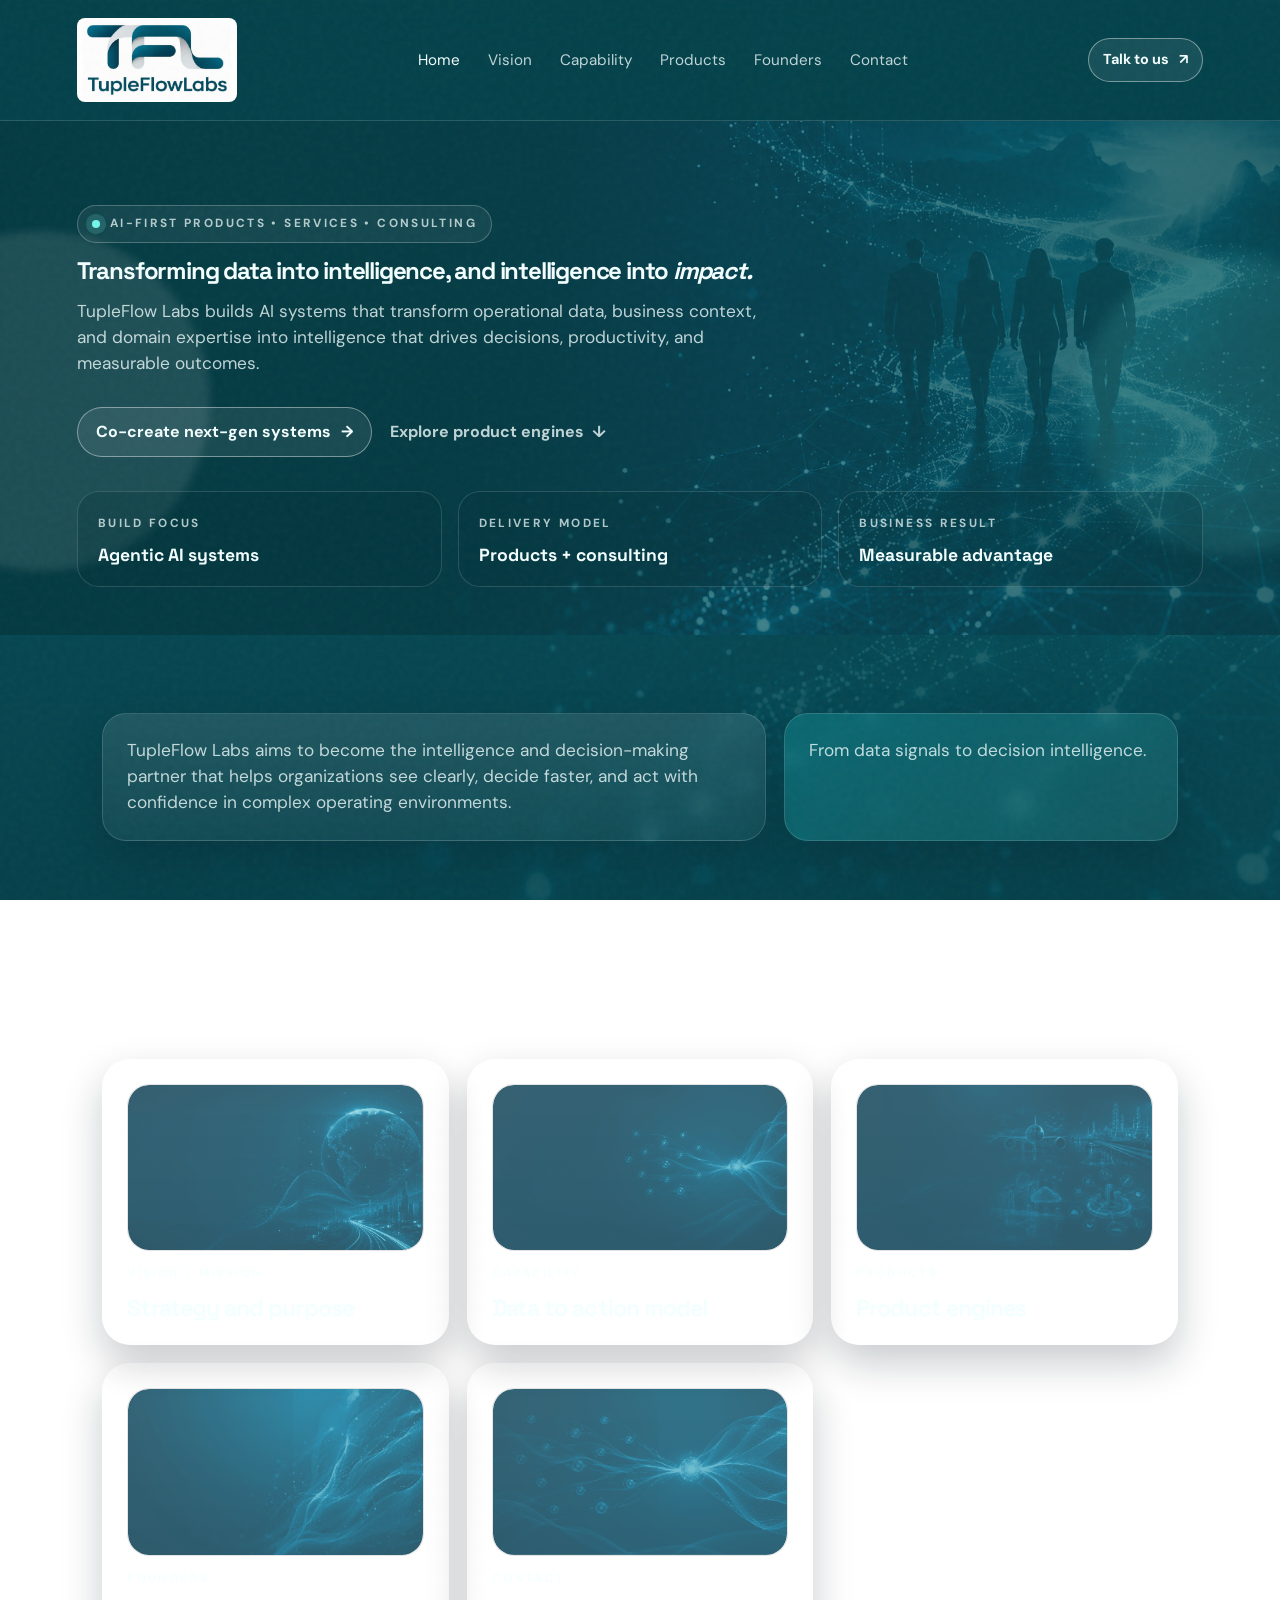
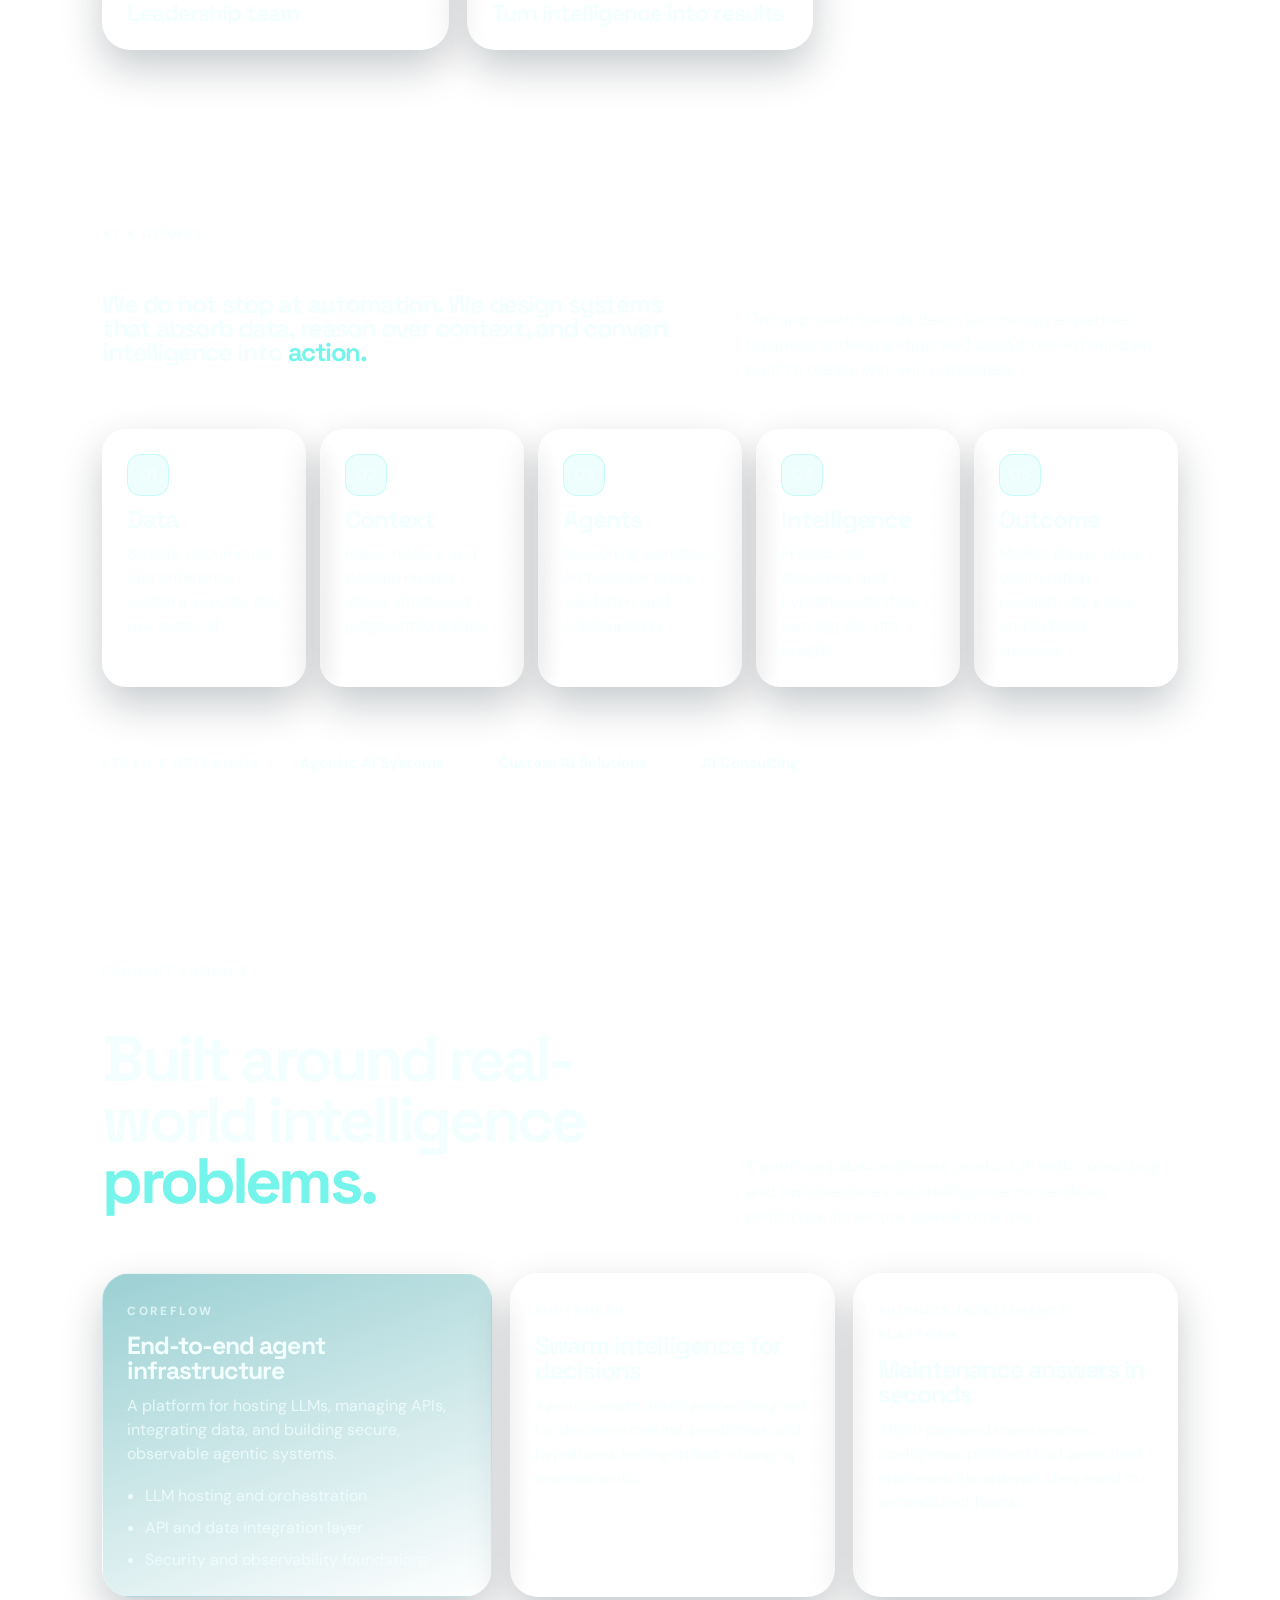
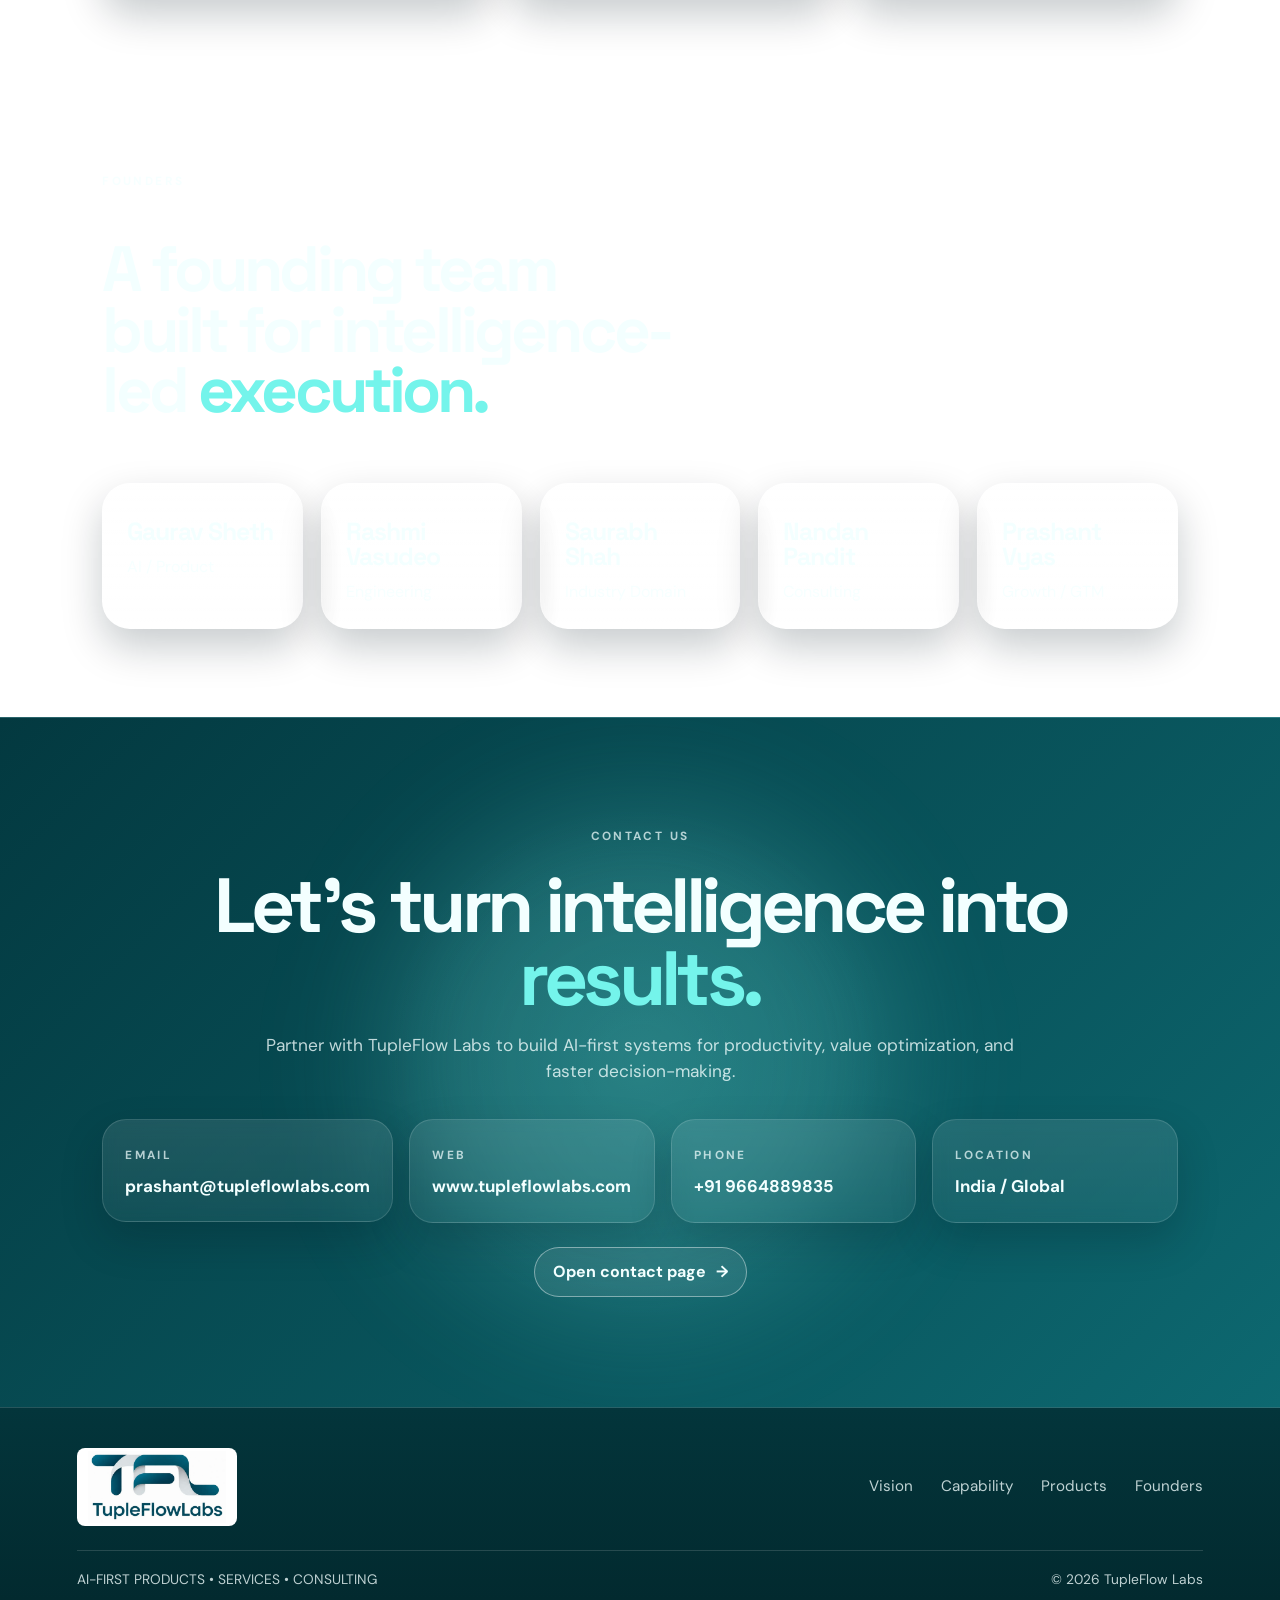
==== TupleFlowLabs/index.html @ f418bb86 "Website Rev 1" ====
<!DOCTYPE html>
<html lang="en">
<head>
  <meta charset="UTF-8">
  <meta name="viewport" content="width=device-width, initial-scale=1.0">
  <meta name="description" content="TupleFlow Labs builds AI-first products, services, and consulting solutions that turn data, context, and expertise into measurable business impact.">
  <title>TupleFlow Labs | AI-First Products, Services & Consulting</title>
  <link rel="preconnect" href="https://fonts.googleapis.com">
  <link rel="preconnect" href="https://fonts.gstatic.com" crossorigin>
  <link href="https://fonts.googleapis.com/css2?family=DM+Sans:wght@400;500;700&family=Space+Grotesk:wght@500;700&display=swap" rel="stylesheet">
  <link rel="stylesheet" href="style.css">
</head>
<body data-page="home">
  <div class="noise"></div>

  <header class="nav">
    <a class="logo" href="index.html"><img src="assets/logo-cropped.jpg" alt="TupleFlow Labs" class="logo-image"></a>
    <nav class="nav-links" id="site-nav">
      <a data-nav="home" href="index.html">Home</a>
      <a data-nav="vision" href="vision.html">Vision</a>
      <a data-nav="capability" href="capability.html">Capability</a>
      <a data-nav="products" href="products.html">Products</a>
      <a data-nav="founders" href="founders.html">Founders</a>
      <a data-nav="contact" href="contact.html">Contact</a>
    </nav>
    <a class="btn btn-small nav-cta" href="contact.html">Talk to us <span>↗</span></a>
    <button class="menu" aria-label="Toggle navigation" aria-expanded="false" aria-controls="site-nav">☰</button>
  </header>

  <main id="top">
    <section class="hero hero-cover">
      <div class="orb orb-one"></div>
      <div class="orb orb-two"></div>
      <div class="hero-grid">
        <div class="hero-copy-wrap">
          <div class="eyebrow"><span class="pulse"></span> AI-FIRST PRODUCTS • SERVICES • CONSULTING</div>
          </p>
          <h2>Transforming data into intelligence, and intelligence into <em>impact.</em></h2>
          </p>
          <p class="hero-copy">TupleFlow Labs builds AI systems that transform operational data, business context, and domain expertise into intelligence that drives decisions, productivity, and measurable outcomes.</p>
          <div class="hero-actions">
            <a class="btn" href="contact.html">Co-create next-gen systems <span>→</span></a>
            <a class="text-btn" href="products.html">Explore product engines <span>↓</span></a>
          </div>
        </div>
      </div>

      <div class="hero-metrics">
        <article><span>Build focus</span><strong>Agentic AI systems</strong></article>
        <article><span>Delivery model</span><strong>Products + consulting</strong></article>
        <article><span>Business result</span><strong>Measurable advantage</strong></article>
      </div>
    </section>

    <section class="section intro-band">
      <div class="band-card">
        <p>TupleFlow Labs aims to become the intelligence and decision-making partner that helps organizations see clearly, decide faster, and act with confidence in complex operating environments.</p>
      </div>
      <div class="band-card highlight">
        <p>From data signals to decision intelligence.</p>
      </div>
    </section>

    <section class="section page-preview">
      <!-- <div class="section-label">MULTI-PAGE EXPERIENCE</div>
      <div class="two-col">
        <div>
          <h2>Explore each presentation chapter as a focused website <em>page.</em></h2>
        </div>
        <p>Each section of the deck now has its own page, complete with the extracted slide image asset and expanded web content built from the presentation narrative.</p>
      </div> -->

      <div class="preview-grid">
        <a class="preview-card" href="vision.html">
          <div class="image-frame"><img src="assets/slides/image2.png" alt="Vision and mission slide"></div>
          <span class="card-kicker">Vision / Mission</span>
          <h3>Strategy and purpose</h3>
          <!-- <p>See how TupleFlow Labs defines the outcomes, ambition, and mission behind its AI-first model.</p> -->
        </a>
        <a class="preview-card" href="capability.html">
          <div class="image-frame"><img src="assets/slides/image3.png" alt="Capability slide"></div>
          <span class="card-kicker">Capability</span>
          <h3>Data to action model</h3>
          <!-- <p>Explore the chain from data and context to agents, intelligence, and measurable outcomes.</p> -->
        </a>
        <a class="preview-card" href="products.html">
          <div class="image-frame"><img src="assets/slides/image4.png" alt="Product engines slide"></div>
          <span class="card-kicker">Products</span>
          <h3>Product engines</h3>
          <!-- <p>Review CoreFlow, SuperMesh, and the Avionics Intelligence Platform in dedicated detail.</p> -->
        </a>
        <a class="preview-card" href="founders.html">
          <div class="image-frame"><img src="assets/slides/image5.png" alt="Founders slide"></div>
          <span class="card-kicker">Founders</span>
          <h3>Leadership team</h3>
          <!-- <p>Meet the founding team across AI, engineering, consulting, domain expertise, and GTM.</p> -->
        </a>
        <a class="preview-card" href="contact.html">
          <div class="image-frame"><img src="assets/slides/image6.png" alt="Contact slide"></div>
          <span class="card-kicker">Contact</span>
          <h3>Turn intelligence into results</h3>
          <!-- <p>Use the dedicated contact page to connect with TupleFlow Labs for AI-first engagements.</p> -->
        </a>
      </div>
    </section>

    <section class="section capability home-capability">
      <div class="section-label">AT A GLANCE</div>
      <div class="two-col">
        <h2>We do not stop at automation. We design systems that absorb data, reason over context, and convert intelligence into <em>action.</em></h2>
        <p>Our approach blends deep technology expertise, business understanding, and a solution-led mindset built to create win-win outcomes.</p>
      </div>

      <div class="flow-grid">
        <article><span>01</span><h3>Data</h3><p>Signals, documents, and enterprise systems provide the raw material.</p></article>
        <article><span>02</span><h3>Context</h3><p>Rules, history, and domain nuance shape what good judgment looks like.</p></article>
        <article><span>03</span><h3>Agents</h3><p>Reasoning workflows orchestrate tasks, validation, and collaboration.</p></article>
        <article><span>04</span><h3>Intelligence</h3><p>Predictions, decisions, and hypothesis testing turn signals into insight.</p></article>
        <article><span>05</span><h3>Outcome</h3><p>Market share, value optimization, productivity gains, and defined success.</p></article>
      </div>

      <div class="service-strip">
        <span>SERVICE OFFERINGS</span>
        <strong>Agentic AI Systems</strong>
        <strong>Custom AI Solutions</strong>
        <strong>AI Consulting</strong>
      </div>
    </section>

    <section class="section products home-products">
      <div class="section-label">PRODUCT ENGINES</div>
      <div class="two-col">
        <h2>Built around real-world intelligence <em>problems.</em></h2>
        <p>TupleFlow Labs combines product IP with consulting and build services, so intelligence moves from prototype to secure operational use.</p>
      </div>

      <div class="product-grid">
        <article class="product-card featured">
          <span class="card-kicker">CoreFlow</span>
          <h3>End-to-end agent infrastructure</h3>
          <p>A platform for hosting LLMs, managing APIs, integrating data, and building secure, observable agentic systems.</p>
          <ul>
            <li>LLM hosting and orchestration</li>
            <li>API and data integration layer</li>
            <li>Security and observability foundations</li>
          </ul>
        </article>
        <article class="product-card">
          <span class="card-kicker">SuperMesh</span>
          <h3>Swarm intelligence for decisions</h3>
          <p>Agentic swarm intelligence designed for decision-making, prediction, and hypothesis testing in fast-changing environments.</p>
        </article>
        <article class="product-card">
          <span class="card-kicker">Avionics Intelligence Platform</span>
          <h3>Maintenance answers in seconds</h3>
          <p>An AI-powered maintenance intelligence platform that gives field engineers the answers they need in seconds, not hours.</p>
        </article>
      </div>
    </section>

    <section class="section founders home-founders">
      <div class="section-label">FOUNDERS</div>
      <div class="two-col">
        <h2>A founding team built for intelligence-led <em>execution.</em></h2>
        <!-- <p>Five founders bring together AI architecture, product engineering, industry domain expertise, consulting, and growth execution.</p> -->
      </div>

      <div class="founder-grid">
        <article><h3>Gaurav Sheth</h3><p>AI / Product</p></article>
        <article><h3>Rashmi Vasudeo</h3><p>Engineering</p></article>
        <article><h3>Saurabh Shah</h3><p>Industry Domain</p></article>
        <article><h3>Nandan Pandit</h3><p>Consulting</p></article>
        <article><h3>Prashant Vyas</h3><p>Growth / GTM</p></article>
      </div>
    </section>

    <section class="cta" id="contact">
      <div class="orb orb-three"></div>
      <div class="section-label">CONTACT US</div>
      <h2>Let’s turn intelligence into <em>results.</em></h2>
      <p>Partner with TupleFlow Labs to build AI-first systems for productivity, value optimization, and faster decision-making.</p>

      <div class="contact-grid">
        <a href="mailto:prashant@tupleflowlabs.com"><span>Email</span><strong>prashant@tupleflowlabs.com</strong></a>
        <a href="https://www.tupleflowlabs.com" target="_blank" rel="noreferrer"><span>Web</span><strong>www.tupleflowlabs.com</strong></a>
        <div><span>Phone</span><strong>+91 9664889835</strong></div>
        <div><span>Location</span><strong>India / Global</strong></div>
      </div>
      <div class="cta-actions">
        <a class="btn" href="contact.html">Open contact page <span>→</span></a>
      </div>
    </section>
  </main>

  <footer>
    <div class="footer-top">
      <a class="logo" href="index.html"><img src="assets/logo-cropped.jpg" alt="TupleFlow Labs" class="logo-image"></a>
      <div class="footer-links">
        <a href="vision.html">Vision</a>
        <a href="capability.html">Capability</a>
        <a href="products.html">Products</a>
        <a href="founders.html">Founders</a>
      </div>
    </div>
    <div class="footer-bottom">
      <span>AI-FIRST PRODUCTS • SERVICES • CONSULTING</span>
      <span>© <span id="year"></span> TupleFlow Labs</span>
    </div>
  </footer>

  <script src="script.js"></script>
</body>
</html>
---- TupleFlowLabs/style.css ----
:root{
	--bg:#05454d;
	--bg-deep:#03363d;
	--surface:#0b5e67;
	--surface-2:#0f747d;
	--surface-3:#118f96;
	--border:rgba(255,255,255,.14);
	--text:#f3ffff;
	--muted:rgba(243,255,255,.78);
	--accent:#74f4eb;
	--shadow:0 18px 40px rgba(1,24,30,.22);
}

*{box-sizing:border-box}
html{scroll-behavior:smooth}
body{margin:0;font-family:"DM Sans",sans-serif;line-height:1.5;color:var(--text);background:linear-gradient(180deg,rgba(6,87,97,.85) 0%,rgba(4,64,72,.85) 100%),url("assets/slides/image1.png");background-size:cover;background-position:center;background-repeat:no-repeat;background-attachment:fixed}
body[data-page="vision"]{background-image:linear-gradient(180deg,rgba(6,87,97,.85) 0%,rgba(4,64,72,.85) 100%),url("assets/slides/image2.png")}
body[data-page="capability"]{background-image:linear-gradient(180deg,rgba(6,87,97,.85) 0%,rgba(4,64,72,.85) 100%),url("assets/slides/image3.png")}
body[data-page="products"]{background-image:linear-gradient(180deg,rgba(6,87,97,.85) 0%,rgba(4,64,72,.85) 100%),url("assets/slides/image4.png")}
body[data-page="founders"]{background-image:linear-gradient(180deg,rgba(6,87,97,.85) 0%,rgba(4,64,72,.85) 100%),url("assets/slides/image5.png")}
body[data-page="contact"]{background-image:linear-gradient(180deg,rgba(6,87,97,.85) 0%,rgba(4,64,72,.85) 100%),url("assets/slides/image6.png")}
a{text-decoration:none;color:inherit}
body *{color:inherit}
h1,h2,h3,h4,h5,h6{margin:0;font-family:"Space Grotesk",sans-serif;line-height:1;letter-spacing:-.05em}

.noise{position:fixed;inset:0;pointer-events:none;opacity:.04;z-index:50;background-image:url("data:image/svg+xml,%3Csvg viewBox='0 0 180 180' xmlns='http://www.w3.org/2000/svg'%3E%3Cfilter id='n'%3E%3CfeTurbulence type='fractalNoise' baseFrequency='.8' numOctaves='3' stitchTiles='stitch'/%3E%3C/filter%3E%3Crect width='100%25' height='100%25' filter='url(%23n)'/%3E%3C/svg%3E")}

.nav{position:sticky;top:0;z-index:40;display:flex;align-items:center;justify-content:space-between;gap:24px;padding:18px 6%;border-bottom:1px solid var(--border);background:rgba(4,63,71,.86);backdrop-filter:blur(18px)}
.logo{display:flex;align-items:center;font:700 1.55rem "Space Grotesk",sans-serif;letter-spacing:-.04em;white-space:nowrap}
.logo-mark{display:inline-grid;place-items:center;width:30px;height:30px;margin-right:10px;border:1px solid rgba(255,255,255,.55);border-radius:9px;background:linear-gradient(135deg,var(--surface-3),#0bc9ce);font-size:.9rem}
.nav-links,.footer-links{display:flex;align-items:center;gap:28px;font-size:.95rem;color:var(--muted)}
.nav-links a:hover,.footer-links a:hover,.text-btn:hover{color:var(--text)}
.nav-links a.active{color:var(--text)}
.btn{display:inline-flex;align-items:center;gap:10px;padding:12px 18px;border:1px solid rgba(255,255,255,.42);border-radius:999px;background:rgba(255,255,255,.08);font-weight:700;transition:transform .2s ease,background .2s ease,border-color .2s ease}
.btn:hover{transform:translateY(-2px);background:rgba(255,255,255,.16);border-color:rgba(255,255,255,.7)}
.btn-small{padding:10px 14px;font-size:.9rem}
.menu{display:none;border:0;background:none;font-size:1.6rem;color:var(--text)}

.hero{position:relative;overflow:hidden;padding:84px 6% 48px;background:radial-gradient(circle at 18% 18%,rgba(116,244,235,.18) 0,transparent 28%),radial-gradient(circle at 88% 28%,rgba(29,205,198,.14) 0,transparent 24%),linear-gradient(135deg,#033940 0%,#0b6d76 52%,#034149 100%)}
.hero-grid{position:relative;z-index:2;display:grid;grid-template-columns:minmax(0,1.25fr) minmax(320px,.75fr);gap:42px;align-items:center}
.hero-cover{background-image:linear-gradient(90deg,rgba(3,57,64,.96) 0%,rgba(3,57,64,.88) 34%,rgba(3,57,64,.55) 58%,rgba(3,57,64,.72) 100%),radial-gradient(circle at 18% 18%,rgba(116,244,235,.18) 0,transparent 28%),radial-gradient(circle at 88% 28%,rgba(29,205,198,.14) 0,transparent 24%),url("assets/slides/image1.png"),linear-gradient(135deg,#033940 0%,#0b6d76 52%,#034149 100%);background-size:cover,auto,auto,cover,cover;background-position:center,18% 18%,88% 28%,center,center;background-repeat:no-repeat}
.hero-cover .hero-grid{grid-template-columns:minmax(0,1fr);max-width:760px}
.eyebrow,.section-label,.card-kicker,.panel-header span,.service-strip span,.hero-metrics span,.contact-grid span{letter-spacing:.2em;text-transform:uppercase;font-size:.74rem;font-weight:700;color:rgba(243,255,255,.72)}
.eyebrow{display:inline-flex;align-items:center;gap:10px;padding:9px 14px;border:1px solid rgba(255,255,255,.24);border-radius:999px;background:rgba(255,255,255,.06)}
.pulse{width:8px;height:8px;border-radius:50%;background:var(--accent);box-shadow:0 0 0 6px rgba(116,244,235,.16)}
.hero h1,.two-col h2,.cta h2{margin:24px 0 18px;font-family:"Space Grotesk",sans-serif;font-weight:700;line-height:.95;letter-spacing:-.06em}
.hero h1{max-width:760px;font-size:clamp(3.3rem,7vw,6.5rem)}
.hero h1 em,.two-col h2 em,.cta h2 em{font-style:normal;color:var(--accent)}
.hero-copy{max-width:700px;margin:0;color:var(--muted);font-size:1.08rem}
.hero-actions{display:flex;flex-wrap:wrap;gap:18px;margin-top:30px}
.text-btn{display:inline-flex;align-items:center;gap:8px;font-weight:700;color:var(--muted)}
.hero-panel,.band-card,.info-card,.product-card,.founder-grid article,.flow-grid article,.contact-grid a,.contact-grid div{border:1px solid var(--border);background:linear-gradient(180deg,rgba(255,255,255,.1),rgba(255,255,255,.05));box-shadow:var(--shadow);backdrop-filter:blur(8px)}
.hero-panel{padding:26px;border-radius:28px}
.panel-header{display:flex;align-items:center;justify-content:space-between;margin-bottom:22px}
.panel-header strong{font:700 2rem "Space Grotesk",sans-serif}
.signal-list{display:grid;gap:14px}
.signal-list div{padding:16px 18px;border-radius:18px;background:rgba(255,255,255,.06);border:1px solid rgba(255,255,255,.08)}
.signal-list strong{display:block;margin-top:6px;font-size:1rem}
.image-frame{overflow:hidden;border-radius:22px;border:1px solid rgba(255,255,255,.14);background:rgba(0,0,0,.12)}
.image-frame img{display:block;width:100%;height:100%;object-fit:cover;mix-blend-mode:screen;opacity:0.9}
.image-frame.tall{aspect-ratio:16/10}

.hero-metrics{position:relative;z-index:2;display:grid;grid-template-columns:repeat(3,1fr);gap:16px;margin-top:34px}
.hero-metrics article{padding:18px 20px;border:1px solid var(--border);border-radius:22px;background:rgba(4,53,60,.28)}
.hero-metrics strong{display:block;margin-top:8px;font-family:"Space Grotesk",sans-serif;font-size:1.1rem}

.orb{position:absolute;border-radius:50%;pointer-events:none}
.orb-one{top:110px;left:-130px;width:340px;height:340px;background:rgba(255,255,255,.1);filter:blur(4px)}
.orb-two{right:-100px;bottom:80px;width:300px;height:300px;background:rgba(116,244,235,.12);filter:blur(8px)}
.orb-three{left:50%;top:50%;width:520px;height:520px;background:rgba(116,244,235,.18);transform:translate(-50%,-50%);filter:blur(60px)}

.section{padding:88px 8%;max-width:1440px;margin:0 auto}
.intro-band{display:grid;grid-template-columns:1.35fr .8fr;gap:18px;margin-top:-10px}
.band-card{padding:24px;border-radius:24px}
.band-card p{margin:0;font-size:1.08rem;color:var(--muted)}
.band-card.highlight{background:linear-gradient(135deg,rgba(17,143,150,.44),rgba(116,244,235,.12))}
.section-label{margin-bottom:24px}
.two-col{display:grid;grid-template-columns:1.15fr .85fr;gap:60px;align-items:end}
.two-col h2{font-size:clamp(2.5rem,5vw,4.5rem)}
.home-capability .two-col h2{font-size:clamp(1rem,2vw,1.8rem)}
.two-col p{margin:0;color:var(--muted);font-size:1.05rem}

.vision-grid,.product-grid,.founder-grid{display:grid;gap:18px;margin-top:44px}
.vision-grid{grid-template-columns:repeat(2,1fr)}
.info-card,.product-card,.founder-grid article{padding:24px;border-radius:28px}
.info-card h3,.product-card h3,.flow-grid h3,.founder-grid h3{margin:12px 0 10px;font-family:"Space Grotesk",sans-serif;font-size:1.55rem;letter-spacing:-.04em}
.info-card p,.product-card p,.flow-grid p,.founder-grid p{margin:0;color:var(--muted)}
.preview-grid{display:grid;grid-template-columns:repeat(3,1fr);gap:18px;margin-top:42px}
.preview-card{display:flex;flex-direction:column;gap:14px;padding:24px;border:1px solid var(--border);border-radius:28px;background:linear-gradient(180deg,rgba(255,255,255,.1),rgba(255,255,255,.05));box-shadow:var(--shadow);transition:transform .2s ease,border-color .2s ease}
.preview-card:hover{transform:translateY(-4px);border-color:rgba(255,255,255,.34)}
.preview-card h3{margin:0;font-family:"Space Grotesk",sans-serif;font-size:1.45rem;letter-spacing:-.04em}
.preview-card p{margin:0;color:var(--muted)}

.page-hero{display:grid;grid-template-columns:1fr minmax(320px,.82fr);gap:42px;align-items:center;padding:84px 8% 28px;max-width:1440px;margin:0 auto}
.page-copy h2{margin:10px 0 18px;font-size:calc(clamp(3rem,6vw,5.4rem) + 2px);line-height:.96;letter-spacing:-.06em;position:relative;z-index:2}
.page-copy h2 em{font-style:normal;color:var(--accent)}
.page-copy p{margin:0;color:var(--muted);font-size:1.08rem;max-width:720px;position:relative;z-index:2}
.page-media{display:none}
.hero-actions{display:flex;flex-wrap:wrap;gap:18px;margin-top:30px;position:relative;z-index:2}
.page-section{padding-top:56px}
.split-section{display:grid;grid-template-columns:repeat(2,1fr);gap:18px}
.content-panel{padding:28px;border:1px solid var(--border);border-radius:28px;background:linear-gradient(180deg,rgba(255,255,255,.08),rgba(255,255,255,.04));box-shadow:var(--shadow)}
.content-panel h2{margin:12px 0 10px;font-size:2rem;letter-spacing:-.04em}
.content-panel p{margin:0;color:var(--muted)}
.accent-panel{background:linear-gradient(160deg,rgba(17,143,150,.35),rgba(255,255,255,.06))}
.feature-list{margin:16px 0 0;padding-left:18px;color:var(--muted)}
.feature-list li+li{margin-top:8px}

.flow-grid{display:grid;grid-template-columns:repeat(5,1fr);gap:14px;margin-top:46px}
.flow-grid article{padding:24px;border-radius:24px;position:relative}
.flow-grid article span,.founder-grid article span{display:inline-flex;align-items:center;justify-content:center;width:42px;height:42px;border-radius:14px;background:rgba(116,244,235,.12);border:1px solid rgba(116,244,235,.32);font-weight:700}
.service-strip{display:flex;flex-wrap:wrap;gap:14px 22px;align-items:center;padding:18px 0 0;margin-top:34px;border-top:1px solid var(--border)}
.service-strip strong{padding:11px 15px;border:1px solid rgba(255,255,255,.15);border-radius:999px;background:rgba(255,255,255,.05);font-size:.95rem}

.product-grid{grid-template-columns:1.2fr 1fr 1fr}
.product-card.featured{background:linear-gradient(160deg,rgba(17,143,150,.42),rgba(255,255,255,.07))}
.product-card ul{margin:18px 0 0;padding-left:18px;color:var(--muted)}
.product-card li+li{margin-top:8px}
.single-page-grid{margin-top:0}

.founder-grid{grid-template-columns:repeat(5,1fr)}
.founder-grid article p{margin-top:6px;font-size:1rem}
.detailed-founders{margin-top:0}

.cta{position:relative;overflow:hidden;padding:110px 8%;text-align:center;border-top:1px solid var(--border);border-bottom:1px solid var(--border);background:radial-gradient(circle at 50% 50%,rgba(116,244,235,.14),transparent 35%),linear-gradient(135deg,#033940 0%,#0d6870 100%)}
.cta>*:not(.orb){position:relative;z-index:2}
.cta h2{font-size:clamp(3rem,6vw,5.4rem)}
.cta p{max-width:760px;margin:0 auto 34px;color:var(--muted);font-size:1.08rem}
.contact-grid{display:grid;grid-template-columns:repeat(4,1fr);gap:16px;text-align:left}
.contact-grid a,.contact-grid div{display:block;padding:22px;border-radius:24px}
.contact-grid strong{display:block;margin-top:8px;font-size:1.06rem}
.wide-grid{grid-template-columns:repeat(2,1fr)}
.cta-actions{margin-top:24px}

footer{padding:40px 6% 26px;background:linear-gradient(180deg,#03353b 0%,#02292e 100%)}
.footer-top,.footer-bottom{display:flex;align-items:center;justify-content:space-between;gap:18px}
.footer-top{padding-bottom:24px}
.footer-bottom{padding-top:18px;border-top:1px solid var(--border);font-size:.86rem;color:var(--muted)}

@media (max-width: 1080px){
	.hero-grid,.two-col,.intro-band,.contact-grid,.vision-grid,.product-grid,.preview-grid,.page-hero,.split-section,.wide-grid{grid-template-columns:1fr}
	.flow-grid{grid-template-columns:repeat(2,1fr)}
	.founder-grid{grid-template-columns:repeat(3,1fr)}
	.hero-metrics{grid-template-columns:1fr}
	.page-media{justify-content:flex-start}
}

@media (max-width: 820px){
	.nav{flex-wrap:wrap}
	.menu{display:block;margin-left:auto}
	.nav-cta{display:none}
	.nav-links{display:none;width:100%;flex-direction:column;align-items:flex-start;padding-top:8px}
	.nav-links.mobile-open{display:flex}
	.section{padding:78px 6%}
	.hero{padding:70px 6% 40px}
	.page-hero{padding:70px 6% 24px}
	.hero h1{font-size:clamp(2.8rem,12vw,4.6rem)}
	.flow-grid,.founder-grid,.contact-grid,.preview-grid{grid-template-columns:1fr}
}

@media (max-width: 560px){
	.logo-image{width:136px;height:72px}
	.btn,.text-btn{width:100%;justify-content:center}
	.hero-actions{flex-direction:column}
	.footer-top,.footer-bottom{flex-direction:column;align-items:flex-start}
}


.logo{display:flex;align-items:center;white-space:nowrap}
.logo-mark{display:none}
.logo-image{display:block;width:160px;height:84px;padding:3px 6px;object-fit:contain;background:#fff;border-radius:8px}
.footer-top .logo-image{height:78px}
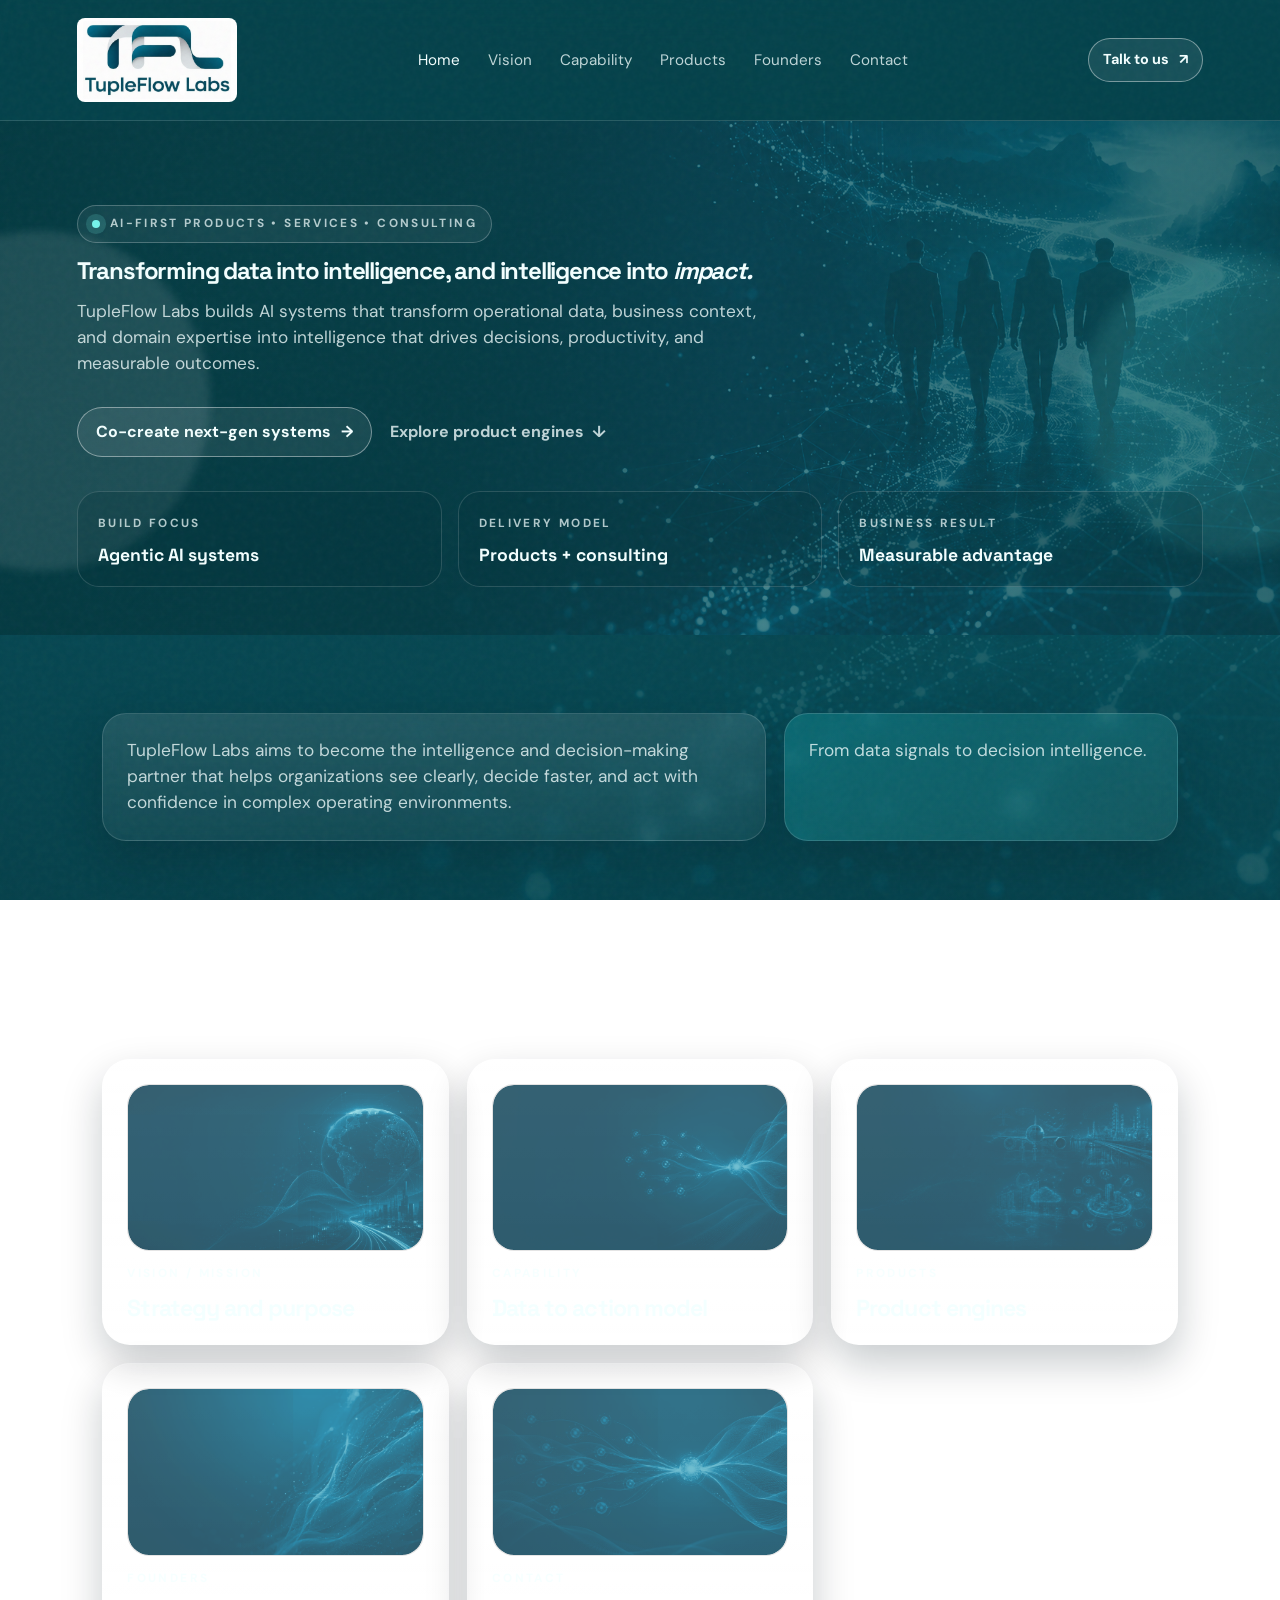
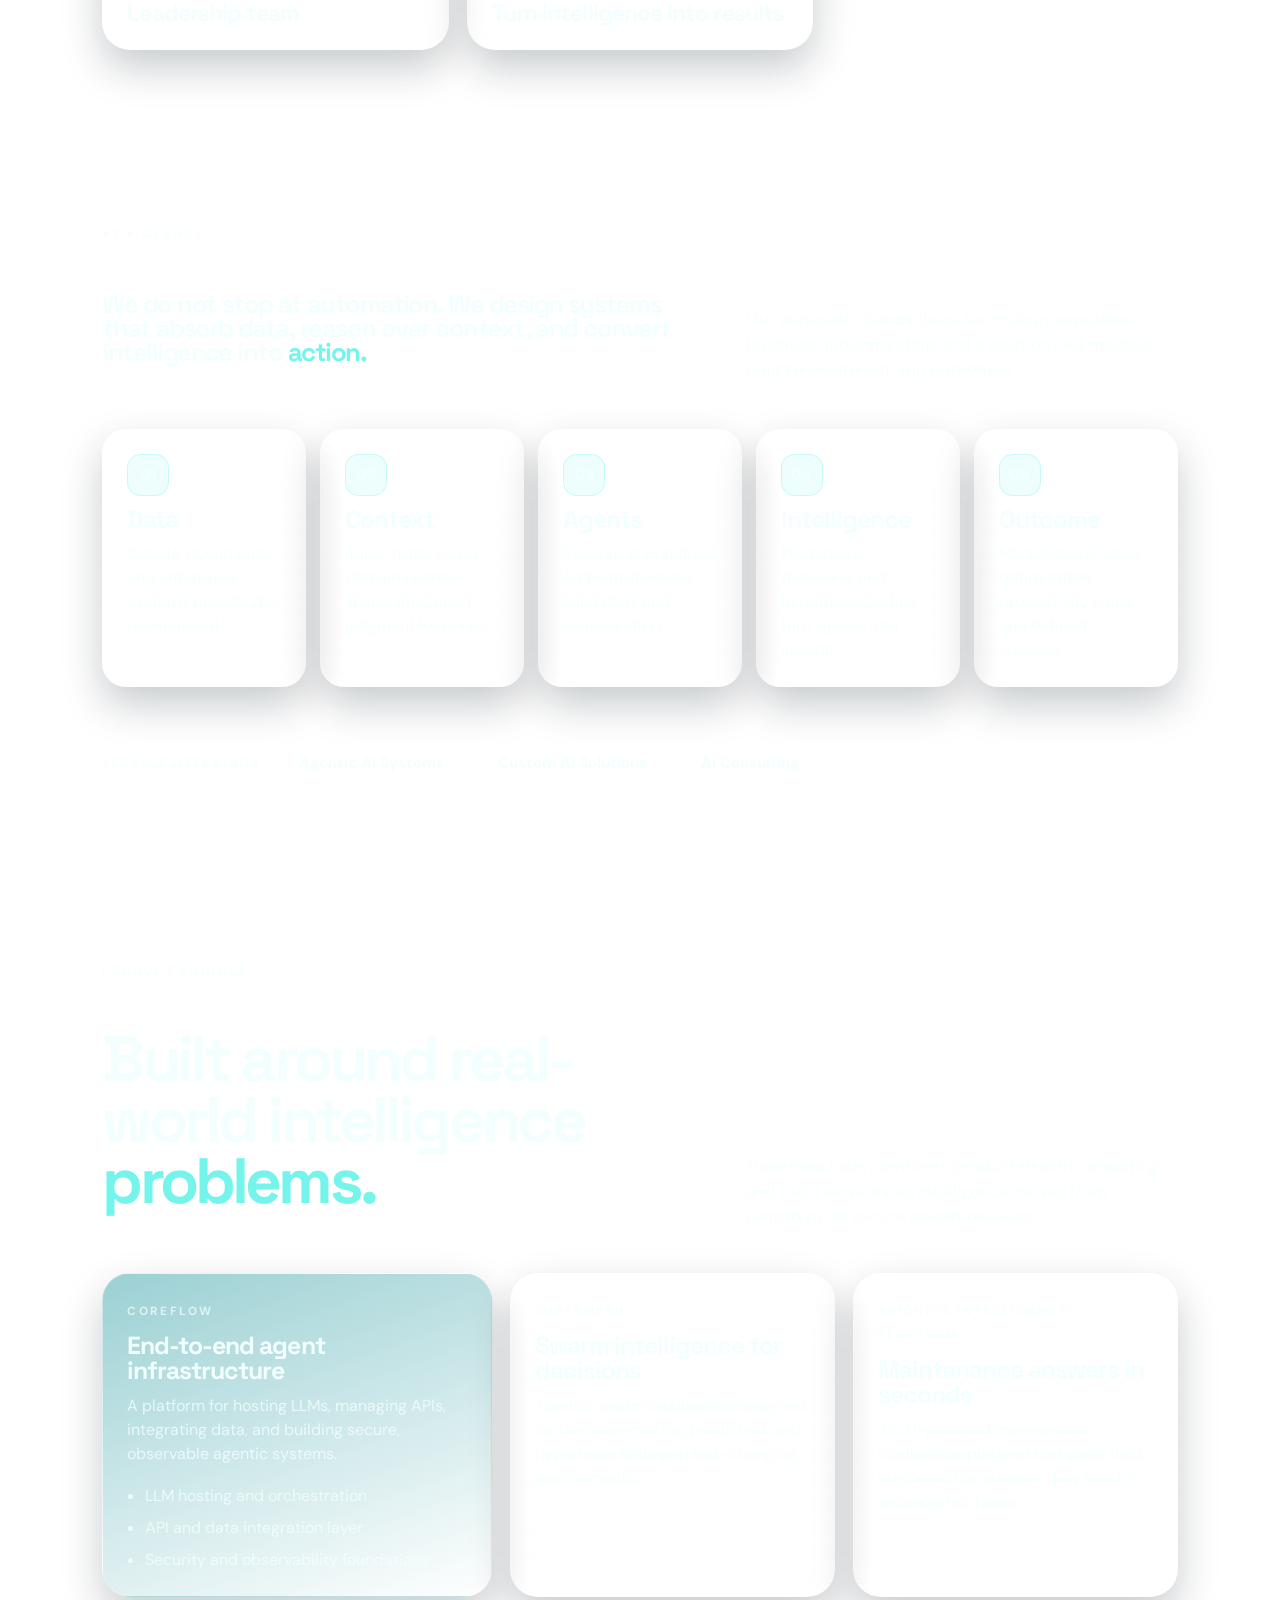
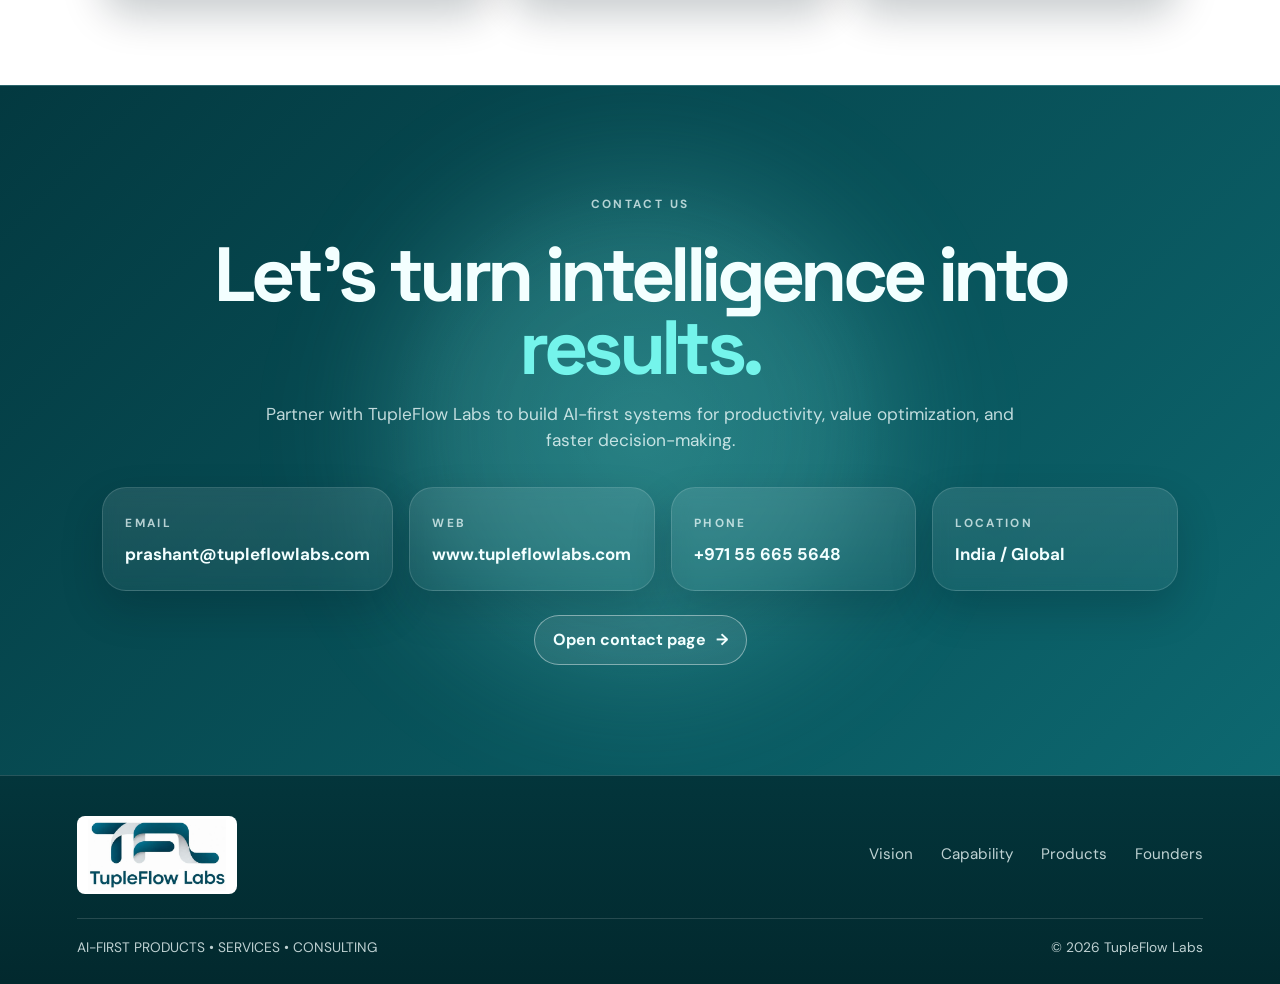
==== commit 72c1dccf: "Fix contact. Remove Founders details." ====
--- a/TupleFlowLabs/index.html
+++ b/TupleFlowLabs/index.html
@@ -158,22 +158,6 @@
       </div>
     </section>
 
-    <section class="section founders home-founders">
-      <div class="section-label">FOUNDERS</div>
-      <div class="two-col">
-        <h2>A founding team built for intelligence-led <em>execution.</em></h2>
-        <!-- <p>Five founders bring together AI architecture, product engineering, industry domain expertise, consulting, and growth execution.</p> -->
-      </div>
-
-      <div class="founder-grid">
-        <article><h3>Gaurav Sheth</h3><p>AI / Product</p></article>
-        <article><h3>Rashmi Vasudeo</h3><p>Engineering</p></article>
-        <article><h3>Saurabh Shah</h3><p>Industry Domain</p></article>
-        <article><h3>Nandan Pandit</h3><p>Consulting</p></article>
-        <article><h3>Prashant Vyas</h3><p>Growth / GTM</p></article>
-      </div>
-    </section>
-
     <section class="cta" id="contact">
       <div class="orb orb-three"></div>
       <div class="section-label">CONTACT US</div>
@@ -183,7 +167,7 @@
       <div class="contact-grid">
         <a href="mailto:prashant@tupleflowlabs.com"><span>Email</span><strong>prashant@tupleflowlabs.com</strong></a>
         <a href="https://www.tupleflowlabs.com" target="_blank" rel="noreferrer"><span>Web</span><strong>www.tupleflowlabs.com</strong></a>
-        <div><span>Phone</span><strong>+91 9664889835</strong></div>
+        <div><span>Phone</span><strong>+971 55 665 5648</strong></div>
         <div><span>Location</span><strong>India / Global</strong></div>
       </div>
       <div class="cta-actions">
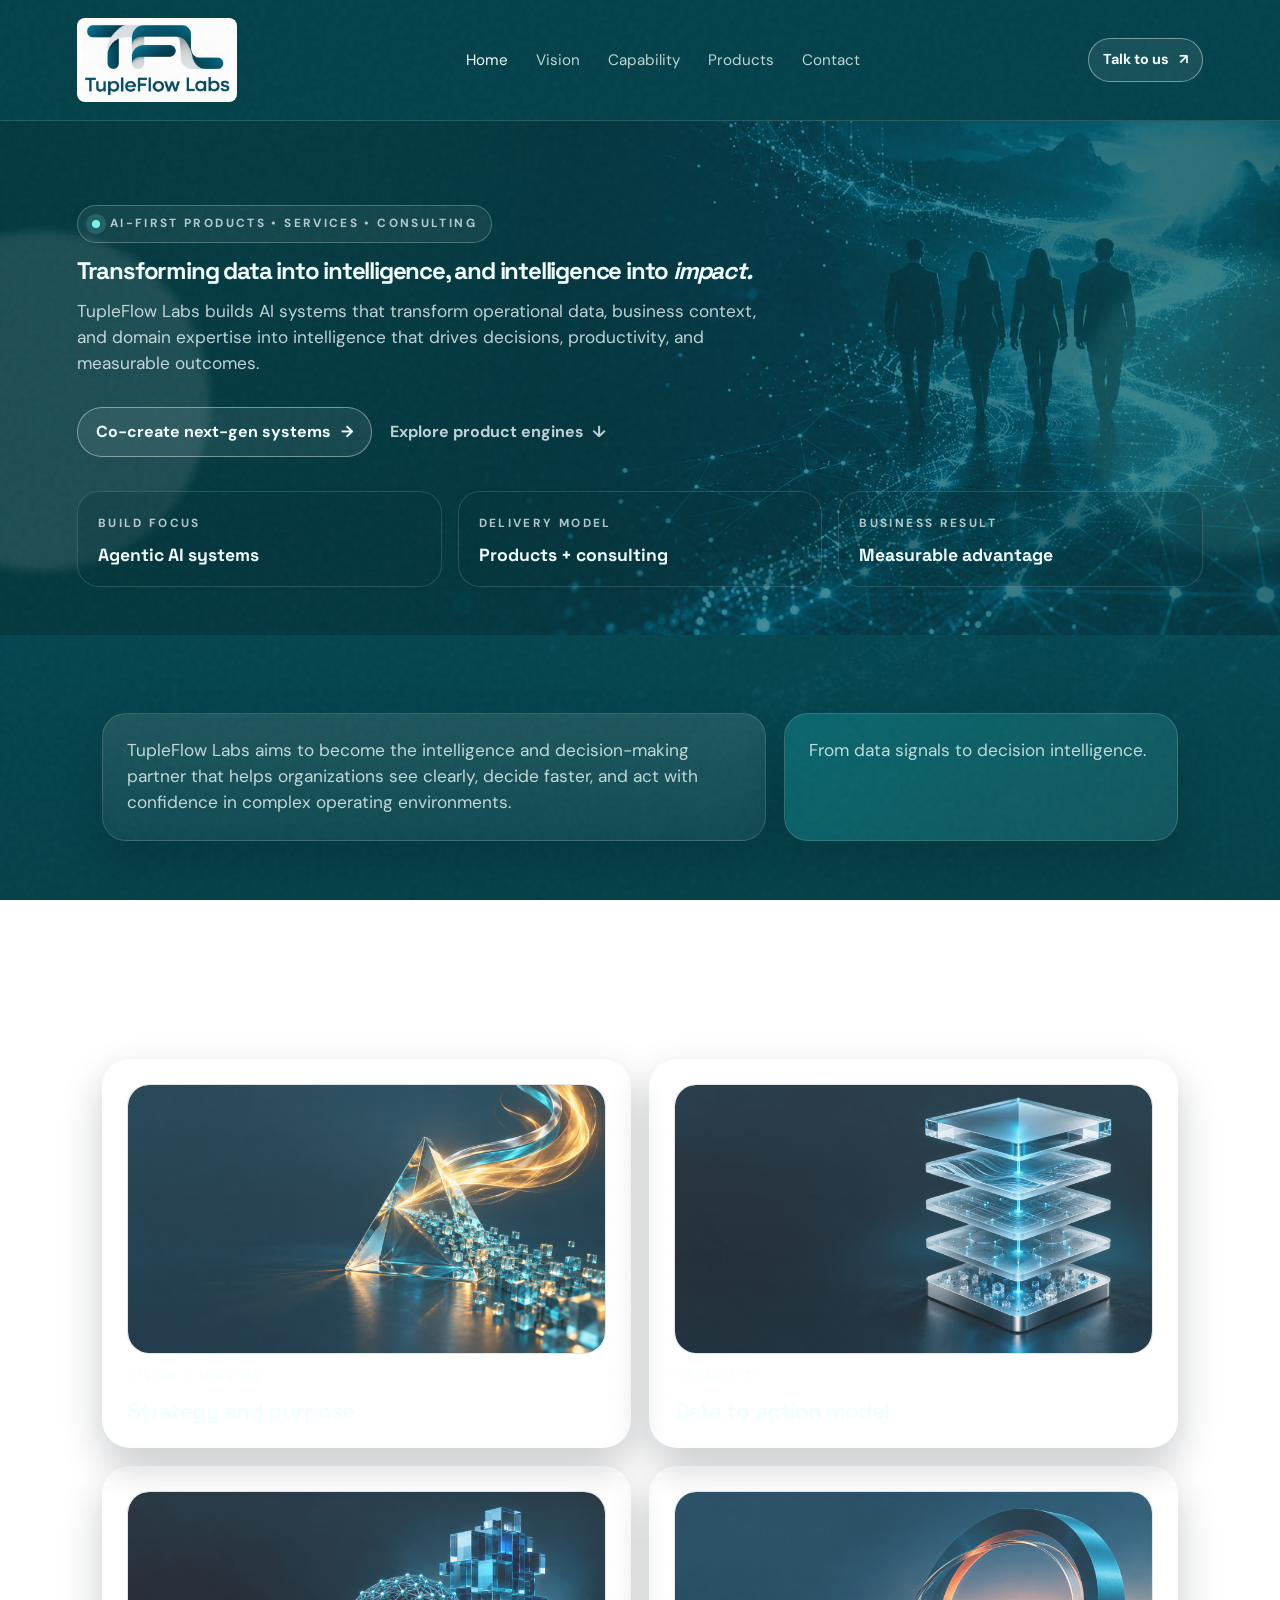
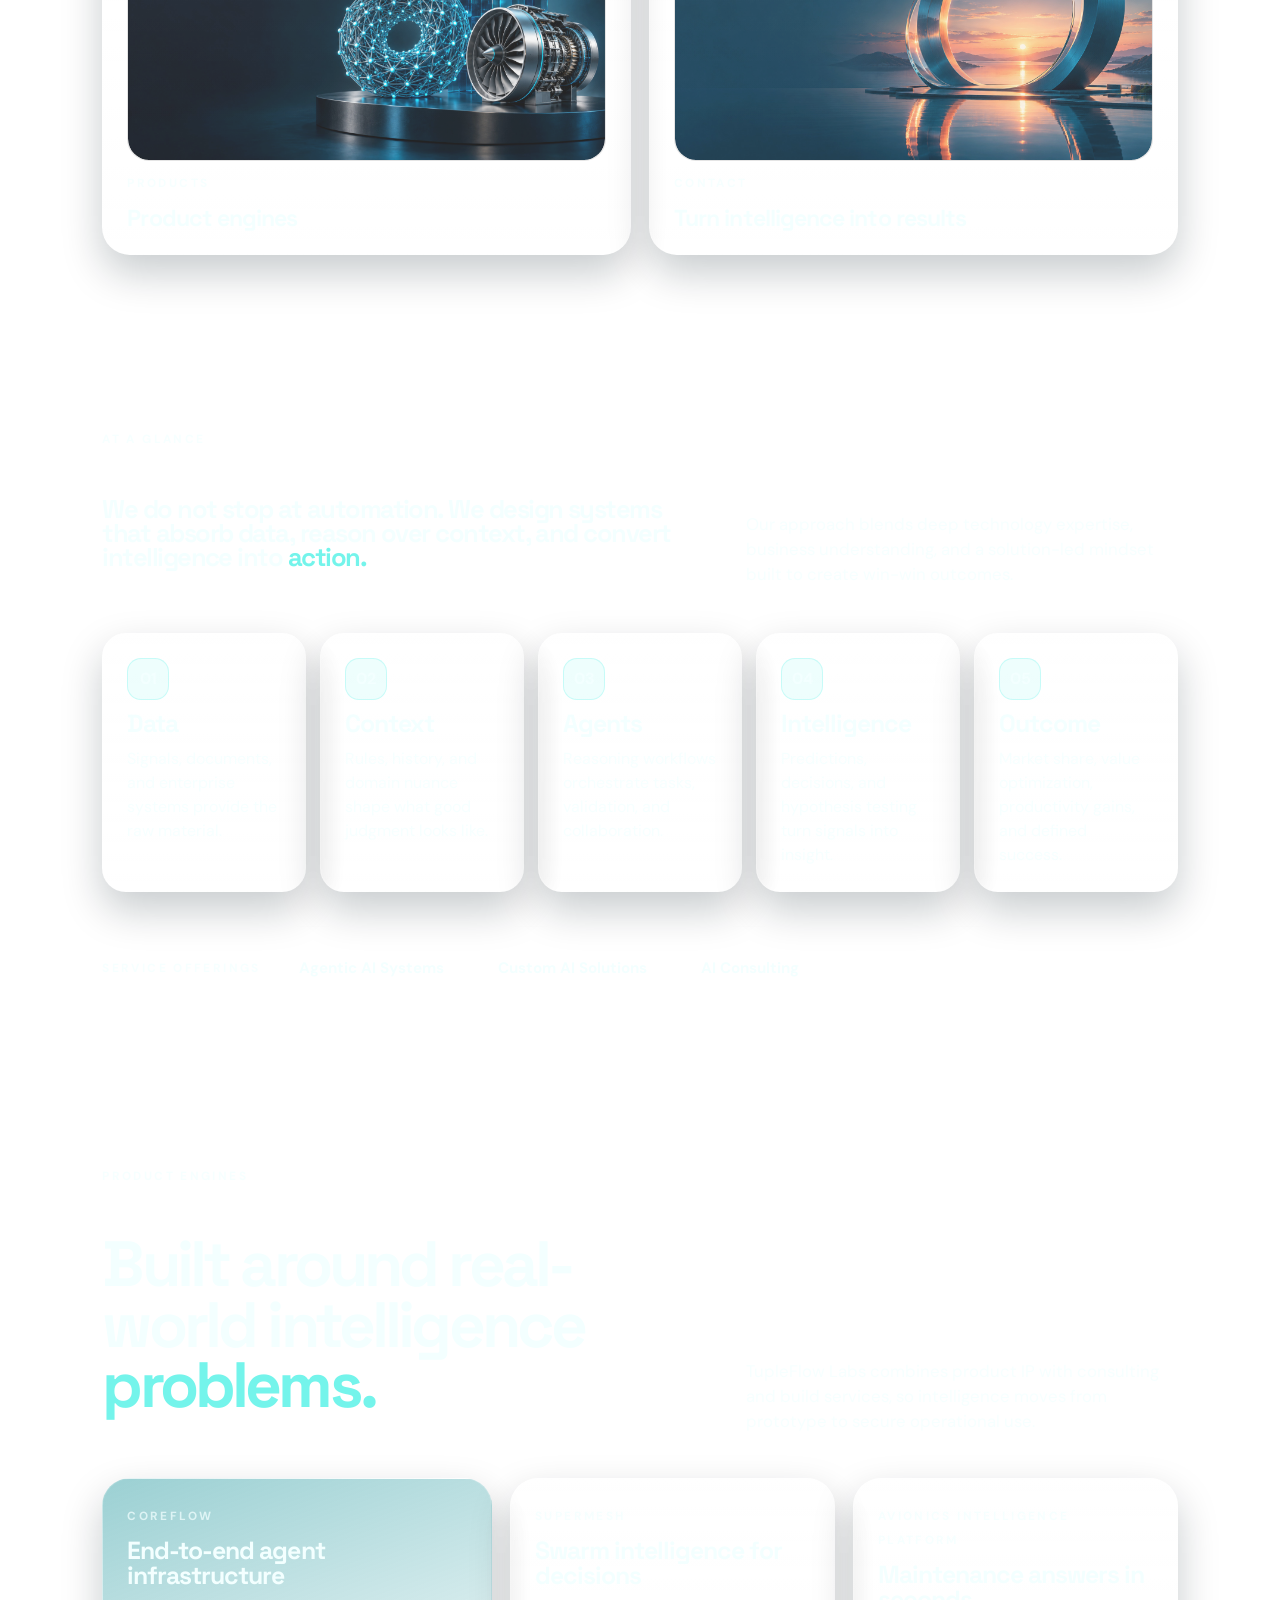
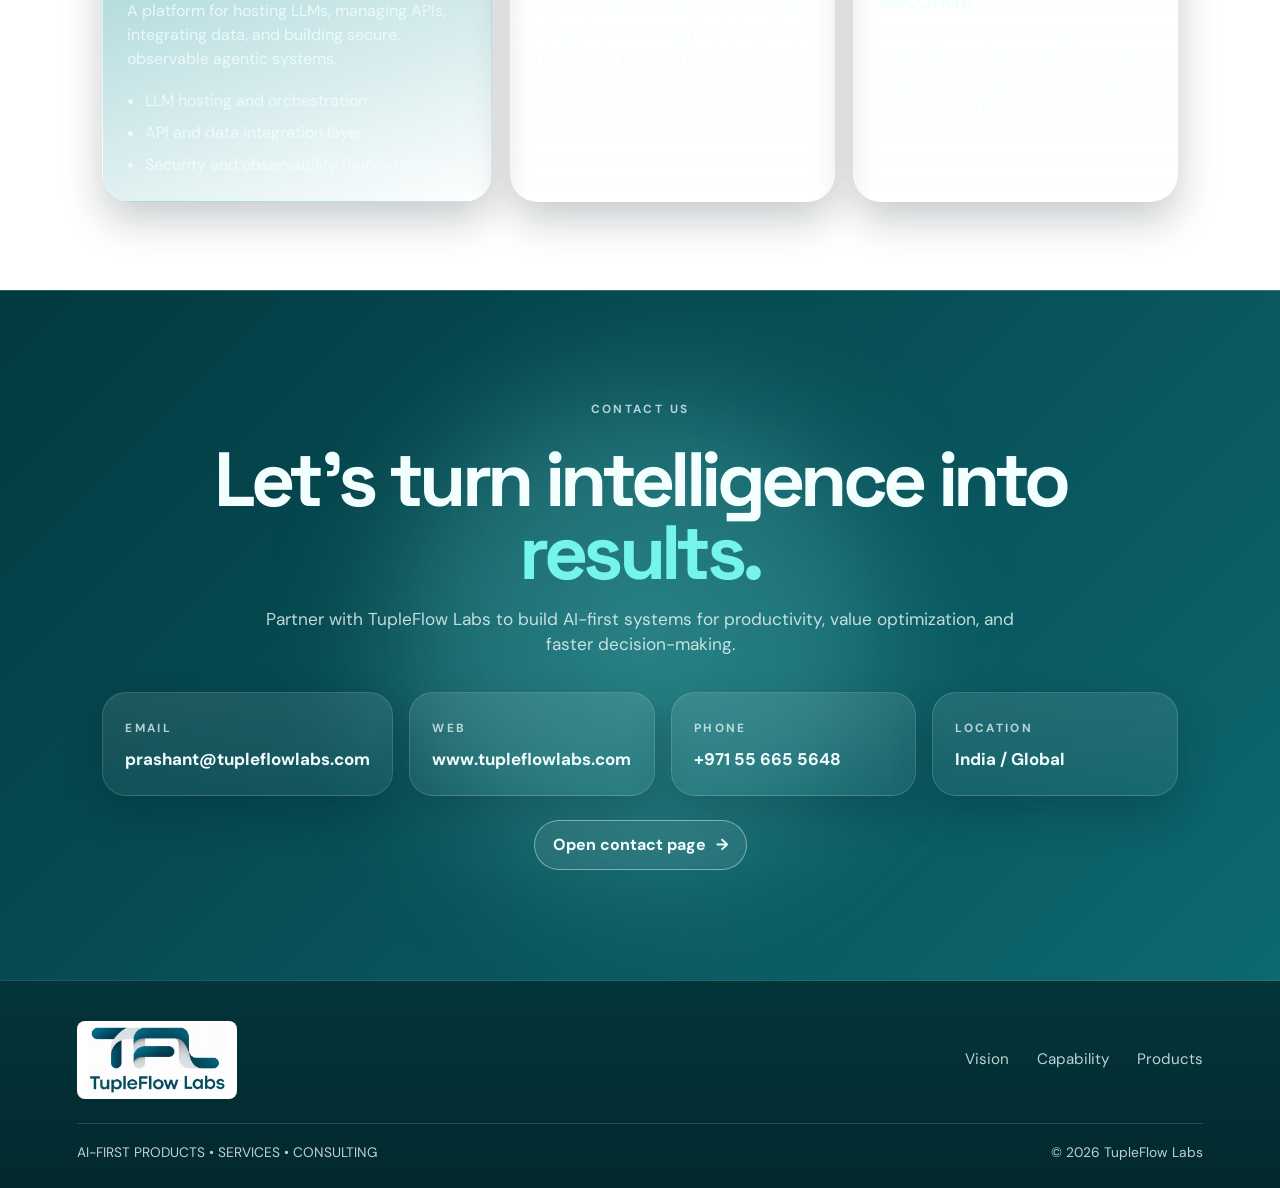
==== commit 8fbceb2c: "Improvements" ====
--- a/TupleFlowLabs/index.html
+++ b/TupleFlowLabs/index.html
@@ -20,7 +20,6 @@
       <a data-nav="vision" href="vision.html">Vision</a>
       <a data-nav="capability" href="capability.html">Capability</a>
       <a data-nav="products" href="products.html">Products</a>
-      <a data-nav="founders" href="founders.html">Founders</a>
       <a data-nav="contact" href="contact.html">Contact</a>
     </nav>
     <a class="btn btn-small nav-cta" href="contact.html">Talk to us <span>↗</span></a>
@@ -72,31 +71,25 @@
 
       <div class="preview-grid">
         <a class="preview-card" href="vision.html">
-          <div class="image-frame"><img src="assets/slides/image2.png" alt="Vision and mission slide"></div>
+          <div class="image-frame"><img src="assets/slides/image2.jpeg" alt="Vision and mission slide"></div>
           <span class="card-kicker">Vision / Mission</span>
           <h3>Strategy and purpose</h3>
           <!-- <p>See how TupleFlow Labs defines the outcomes, ambition, and mission behind its AI-first model.</p> -->
         </a>
         <a class="preview-card" href="capability.html">
-          <div class="image-frame"><img src="assets/slides/image3.png" alt="Capability slide"></div>
+          <div class="image-frame"><img src="assets/slides/image3.jpeg" alt="Capability slide"></div>
           <span class="card-kicker">Capability</span>
           <h3>Data to action model</h3>
           <!-- <p>Explore the chain from data and context to agents, intelligence, and measurable outcomes.</p> -->
         </a>
         <a class="preview-card" href="products.html">
-          <div class="image-frame"><img src="assets/slides/image4.png" alt="Product engines slide"></div>
+          <div class="image-frame"><img src="assets/slides/image4.jpeg" alt="Product engines slide"></div>
           <span class="card-kicker">Products</span>
           <h3>Product engines</h3>
           <!-- <p>Review CoreFlow, SuperMesh, and the Avionics Intelligence Platform in dedicated detail.</p> -->
         </a>
-        <a class="preview-card" href="founders.html">
-          <div class="image-frame"><img src="assets/slides/image5.png" alt="Founders slide"></div>
-          <span class="card-kicker">Founders</span>
-          <h3>Leadership team</h3>
-          <!-- <p>Meet the founding team across AI, engineering, consulting, domain expertise, and GTM.</p> -->
-        </a>
         <a class="preview-card" href="contact.html">
-          <div class="image-frame"><img src="assets/slides/image6.png" alt="Contact slide"></div>
+          <div class="image-frame"><img src="assets/slides/image6.jpeg" alt="Contact slide"></div>
           <span class="card-kicker">Contact</span>
           <h3>Turn intelligence into results</h3>
           <!-- <p>Use the dedicated contact page to connect with TupleFlow Labs for AI-first engagements.</p> -->
@@ -183,7 +176,6 @@
         <a href="vision.html">Vision</a>
         <a href="capability.html">Capability</a>
         <a href="products.html">Products</a>
-        <a href="founders.html">Founders</a>
       </div>
     </div>
     <div class="footer-bottom">
--- a/TupleFlowLabs/style.css
+++ b/TupleFlowLabs/style.css
@@ -1,173 +1,173 @@
-:root{
-	--bg:#05454d;
-	--bg-deep:#03363d;
-	--surface:#0b5e67;
-	--surface-2:#0f747d;
-	--surface-3:#118f96;
-	--border:rgba(255,255,255,.14);
-	--text:#f3ffff;
-	--muted:rgba(243,255,255,.78);
-	--accent:#74f4eb;
-	--shadow:0 18px 40px rgba(1,24,30,.22);
-}
-
-*{box-sizing:border-box}
-html{scroll-behavior:smooth}
-body{margin:0;font-family:"DM Sans",sans-serif;line-height:1.5;color:var(--text);background:linear-gradient(180deg,rgba(6,87,97,.85) 0%,rgba(4,64,72,.85) 100%),url("assets/slides/image1.png");background-size:cover;background-position:center;background-repeat:no-repeat;background-attachment:fixed}
-body[data-page="vision"]{background-image:linear-gradient(180deg,rgba(6,87,97,.85) 0%,rgba(4,64,72,.85) 100%),url("assets/slides/image2.png")}
-body[data-page="capability"]{background-image:linear-gradient(180deg,rgba(6,87,97,.85) 0%,rgba(4,64,72,.85) 100%),url("assets/slides/image3.png")}
-body[data-page="products"]{background-image:linear-gradient(180deg,rgba(6,87,97,.85) 0%,rgba(4,64,72,.85) 100%),url("assets/slides/image4.png")}
-body[data-page="founders"]{background-image:linear-gradient(180deg,rgba(6,87,97,.85) 0%,rgba(4,64,72,.85) 100%),url("assets/slides/image5.png")}
-body[data-page="contact"]{background-image:linear-gradient(180deg,rgba(6,87,97,.85) 0%,rgba(4,64,72,.85) 100%),url("assets/slides/image6.png")}
-a{text-decoration:none;color:inherit}
-body *{color:inherit}
-h1,h2,h3,h4,h5,h6{margin:0;font-family:"Space Grotesk",sans-serif;line-height:1;letter-spacing:-.05em}
-
-.noise{position:fixed;inset:0;pointer-events:none;opacity:.04;z-index:50;background-image:url("data:image/svg+xml,%3Csvg viewBox='0 0 180 180' xmlns='http://www.w3.org/2000/svg'%3E%3Cfilter id='n'%3E%3CfeTurbulence type='fractalNoise' baseFrequency='.8' numOctaves='3' stitchTiles='stitch'/%3E%3C/filter%3E%3Crect width='100%25' height='100%25' filter='url(%23n)'/%3E%3C/svg%3E")}
-
-.nav{position:sticky;top:0;z-index:40;display:flex;align-items:center;justify-content:space-between;gap:24px;padding:18px 6%;border-bottom:1px solid var(--border);background:rgba(4,63,71,.86);backdrop-filter:blur(18px)}
-.logo{display:flex;align-items:center;font:700 1.55rem "Space Grotesk",sans-serif;letter-spacing:-.04em;white-space:nowrap}
-.logo-mark{display:inline-grid;place-items:center;width:30px;height:30px;margin-right:10px;border:1px solid rgba(255,255,255,.55);border-radius:9px;background:linear-gradient(135deg,var(--surface-3),#0bc9ce);font-size:.9rem}
-.nav-links,.footer-links{display:flex;align-items:center;gap:28px;font-size:.95rem;color:var(--muted)}
-.nav-links a:hover,.footer-links a:hover,.text-btn:hover{color:var(--text)}
-.nav-links a.active{color:var(--text)}
-.btn{display:inline-flex;align-items:center;gap:10px;padding:12px 18px;border:1px solid rgba(255,255,255,.42);border-radius:999px;background:rgba(255,255,255,.08);font-weight:700;transition:transform .2s ease,background .2s ease,border-color .2s ease}
-.btn:hover{transform:translateY(-2px);background:rgba(255,255,255,.16);border-color:rgba(255,255,255,.7)}
-.btn-small{padding:10px 14px;font-size:.9rem}
-.menu{display:none;border:0;background:none;font-size:1.6rem;color:var(--text)}
-
-.hero{position:relative;overflow:hidden;padding:84px 6% 48px;background:radial-gradient(circle at 18% 18%,rgba(116,244,235,.18) 0,transparent 28%),radial-gradient(circle at 88% 28%,rgba(29,205,198,.14) 0,transparent 24%),linear-gradient(135deg,#033940 0%,#0b6d76 52%,#034149 100%)}
-.hero-grid{position:relative;z-index:2;display:grid;grid-template-columns:minmax(0,1.25fr) minmax(320px,.75fr);gap:42px;align-items:center}
-.hero-cover{background-image:linear-gradient(90deg,rgba(3,57,64,.96) 0%,rgba(3,57,64,.88) 34%,rgba(3,57,64,.55) 58%,rgba(3,57,64,.72) 100%),radial-gradient(circle at 18% 18%,rgba(116,244,235,.18) 0,transparent 28%),radial-gradient(circle at 88% 28%,rgba(29,205,198,.14) 0,transparent 24%),url("assets/slides/image1.png"),linear-gradient(135deg,#033940 0%,#0b6d76 52%,#034149 100%);background-size:cover,auto,auto,cover,cover;background-position:center,18% 18%,88% 28%,center,center;background-repeat:no-repeat}
-.hero-cover .hero-grid{grid-template-columns:minmax(0,1fr);max-width:760px}
-.eyebrow,.section-label,.card-kicker,.panel-header span,.service-strip span,.hero-metrics span,.contact-grid span{letter-spacing:.2em;text-transform:uppercase;font-size:.74rem;font-weight:700;color:rgba(243,255,255,.72)}
-.eyebrow{display:inline-flex;align-items:center;gap:10px;padding:9px 14px;border:1px solid rgba(255,255,255,.24);border-radius:999px;background:rgba(255,255,255,.06)}
-.pulse{width:8px;height:8px;border-radius:50%;background:var(--accent);box-shadow:0 0 0 6px rgba(116,244,235,.16)}
-.hero h1,.two-col h2,.cta h2{margin:24px 0 18px;font-family:"Space Grotesk",sans-serif;font-weight:700;line-height:.95;letter-spacing:-.06em}
-.hero h1{max-width:760px;font-size:clamp(3.3rem,7vw,6.5rem)}
-.hero h1 em,.two-col h2 em,.cta h2 em{font-style:normal;color:var(--accent)}
-.hero-copy{max-width:700px;margin:0;color:var(--muted);font-size:1.08rem}
-.hero-actions{display:flex;flex-wrap:wrap;gap:18px;margin-top:30px}
-.text-btn{display:inline-flex;align-items:center;gap:8px;font-weight:700;color:var(--muted)}
-.hero-panel,.band-card,.info-card,.product-card,.founder-grid article,.flow-grid article,.contact-grid a,.contact-grid div{border:1px solid var(--border);background:linear-gradient(180deg,rgba(255,255,255,.1),rgba(255,255,255,.05));box-shadow:var(--shadow);backdrop-filter:blur(8px)}
-.hero-panel{padding:26px;border-radius:28px}
-.panel-header{display:flex;align-items:center;justify-content:space-between;margin-bottom:22px}
-.panel-header strong{font:700 2rem "Space Grotesk",sans-serif}
-.signal-list{display:grid;gap:14px}
-.signal-list div{padding:16px 18px;border-radius:18px;background:rgba(255,255,255,.06);border:1px solid rgba(255,255,255,.08)}
-.signal-list strong{display:block;margin-top:6px;font-size:1rem}
-.image-frame{overflow:hidden;border-radius:22px;border:1px solid rgba(255,255,255,.14);background:rgba(0,0,0,.12)}
-.image-frame img{display:block;width:100%;height:100%;object-fit:cover;mix-blend-mode:screen;opacity:0.9}
-.image-frame.tall{aspect-ratio:16/10}
-
-.hero-metrics{position:relative;z-index:2;display:grid;grid-template-columns:repeat(3,1fr);gap:16px;margin-top:34px}
-.hero-metrics article{padding:18px 20px;border:1px solid var(--border);border-radius:22px;background:rgba(4,53,60,.28)}
-.hero-metrics strong{display:block;margin-top:8px;font-family:"Space Grotesk",sans-serif;font-size:1.1rem}
-
-.orb{position:absolute;border-radius:50%;pointer-events:none}
-.orb-one{top:110px;left:-130px;width:340px;height:340px;background:rgba(255,255,255,.1);filter:blur(4px)}
-.orb-two{right:-100px;bottom:80px;width:300px;height:300px;background:rgba(116,244,235,.12);filter:blur(8px)}
-.orb-three{left:50%;top:50%;width:520px;height:520px;background:rgba(116,244,235,.18);transform:translate(-50%,-50%);filter:blur(60px)}
-
-.section{padding:88px 8%;max-width:1440px;margin:0 auto}
-.intro-band{display:grid;grid-template-columns:1.35fr .8fr;gap:18px;margin-top:-10px}
-.band-card{padding:24px;border-radius:24px}
-.band-card p{margin:0;font-size:1.08rem;color:var(--muted)}
-.band-card.highlight{background:linear-gradient(135deg,rgba(17,143,150,.44),rgba(116,244,235,.12))}
-.section-label{margin-bottom:24px}
-.two-col{display:grid;grid-template-columns:1.15fr .85fr;gap:60px;align-items:end}
-.two-col h2{font-size:clamp(2.5rem,5vw,4.5rem)}
-.home-capability .two-col h2{font-size:clamp(1rem,2vw,1.8rem)}
-.two-col p{margin:0;color:var(--muted);font-size:1.05rem}
-
-.vision-grid,.product-grid,.founder-grid{display:grid;gap:18px;margin-top:44px}
-.vision-grid{grid-template-columns:repeat(2,1fr)}
-.info-card,.product-card,.founder-grid article{padding:24px;border-radius:28px}
-.info-card h3,.product-card h3,.flow-grid h3,.founder-grid h3{margin:12px 0 10px;font-family:"Space Grotesk",sans-serif;font-size:1.55rem;letter-spacing:-.04em}
-.info-card p,.product-card p,.flow-grid p,.founder-grid p{margin:0;color:var(--muted)}
-.preview-grid{display:grid;grid-template-columns:repeat(3,1fr);gap:18px;margin-top:42px}
-.preview-card{display:flex;flex-direction:column;gap:14px;padding:24px;border:1px solid var(--border);border-radius:28px;background:linear-gradient(180deg,rgba(255,255,255,.1),rgba(255,255,255,.05));box-shadow:var(--shadow);transition:transform .2s ease,border-color .2s ease}
-.preview-card:hover{transform:translateY(-4px);border-color:rgba(255,255,255,.34)}
-.preview-card h3{margin:0;font-family:"Space Grotesk",sans-serif;font-size:1.45rem;letter-spacing:-.04em}
-.preview-card p{margin:0;color:var(--muted)}
-
-.page-hero{display:grid;grid-template-columns:1fr minmax(320px,.82fr);gap:42px;align-items:center;padding:84px 8% 28px;max-width:1440px;margin:0 auto}
-.page-copy h2{margin:10px 0 18px;font-size:calc(clamp(3rem,6vw,5.4rem) + 2px);line-height:.96;letter-spacing:-.06em;position:relative;z-index:2}
-.page-copy h2 em{font-style:normal;color:var(--accent)}
-.page-copy p{margin:0;color:var(--muted);font-size:1.08rem;max-width:720px;position:relative;z-index:2}
-.page-media{display:none}
-.hero-actions{display:flex;flex-wrap:wrap;gap:18px;margin-top:30px;position:relative;z-index:2}
-.page-section{padding-top:56px}
-.split-section{display:grid;grid-template-columns:repeat(2,1fr);gap:18px}
-.content-panel{padding:28px;border:1px solid var(--border);border-radius:28px;background:linear-gradient(180deg,rgba(255,255,255,.08),rgba(255,255,255,.04));box-shadow:var(--shadow)}
-.content-panel h2{margin:12px 0 10px;font-size:2rem;letter-spacing:-.04em}
-.content-panel p{margin:0;color:var(--muted)}
-.accent-panel{background:linear-gradient(160deg,rgba(17,143,150,.35),rgba(255,255,255,.06))}
-.feature-list{margin:16px 0 0;padding-left:18px;color:var(--muted)}
-.feature-list li+li{margin-top:8px}
-
-.flow-grid{display:grid;grid-template-columns:repeat(5,1fr);gap:14px;margin-top:46px}
-.flow-grid article{padding:24px;border-radius:24px;position:relative}
-.flow-grid article span,.founder-grid article span{display:inline-flex;align-items:center;justify-content:center;width:42px;height:42px;border-radius:14px;background:rgba(116,244,235,.12);border:1px solid rgba(116,244,235,.32);font-weight:700}
-.service-strip{display:flex;flex-wrap:wrap;gap:14px 22px;align-items:center;padding:18px 0 0;margin-top:34px;border-top:1px solid var(--border)}
-.service-strip strong{padding:11px 15px;border:1px solid rgba(255,255,255,.15);border-radius:999px;background:rgba(255,255,255,.05);font-size:.95rem}
-
-.product-grid{grid-template-columns:1.2fr 1fr 1fr}
-.product-card.featured{background:linear-gradient(160deg,rgba(17,143,150,.42),rgba(255,255,255,.07))}
-.product-card ul{margin:18px 0 0;padding-left:18px;color:var(--muted)}
-.product-card li+li{margin-top:8px}
-.single-page-grid{margin-top:0}
-
-.founder-grid{grid-template-columns:repeat(5,1fr)}
-.founder-grid article p{margin-top:6px;font-size:1rem}
-.detailed-founders{margin-top:0}
-
-.cta{position:relative;overflow:hidden;padding:110px 8%;text-align:center;border-top:1px solid var(--border);border-bottom:1px solid var(--border);background:radial-gradient(circle at 50% 50%,rgba(116,244,235,.14),transparent 35%),linear-gradient(135deg,#033940 0%,#0d6870 100%)}
-.cta>*:not(.orb){position:relative;z-index:2}
-.cta h2{font-size:clamp(3rem,6vw,5.4rem)}
-.cta p{max-width:760px;margin:0 auto 34px;color:var(--muted);font-size:1.08rem}
-.contact-grid{display:grid;grid-template-columns:repeat(4,1fr);gap:16px;text-align:left}
-.contact-grid a,.contact-grid div{display:block;padding:22px;border-radius:24px}
-.contact-grid strong{display:block;margin-top:8px;font-size:1.06rem}
-.wide-grid{grid-template-columns:repeat(2,1fr)}
-.cta-actions{margin-top:24px}
-
-footer{padding:40px 6% 26px;background:linear-gradient(180deg,#03353b 0%,#02292e 100%)}
-.footer-top,.footer-bottom{display:flex;align-items:center;justify-content:space-between;gap:18px}
-.footer-top{padding-bottom:24px}
-.footer-bottom{padding-top:18px;border-top:1px solid var(--border);font-size:.86rem;color:var(--muted)}
-
-@media (max-width: 1080px){
-	.hero-grid,.two-col,.intro-band,.contact-grid,.vision-grid,.product-grid,.preview-grid,.page-hero,.split-section,.wide-grid{grid-template-columns:1fr}
-	.flow-grid{grid-template-columns:repeat(2,1fr)}
-	.founder-grid{grid-template-columns:repeat(3,1fr)}
-	.hero-metrics{grid-template-columns:1fr}
-	.page-media{justify-content:flex-start}
-}
-
-@media (max-width: 820px){
-	.nav{flex-wrap:wrap}
-	.menu{display:block;margin-left:auto}
-	.nav-cta{display:none}
-	.nav-links{display:none;width:100%;flex-direction:column;align-items:flex-start;padding-top:8px}
-	.nav-links.mobile-open{display:flex}
-	.section{padding:78px 6%}
-	.hero{padding:70px 6% 40px}
-	.page-hero{padding:70px 6% 24px}
-	.hero h1{font-size:clamp(2.8rem,12vw,4.6rem)}
-	.flow-grid,.founder-grid,.contact-grid,.preview-grid{grid-template-columns:1fr}
-}
-
-@media (max-width: 560px){
-	.logo-image{width:136px;height:72px}
-	.btn,.text-btn{width:100%;justify-content:center}
-	.hero-actions{flex-direction:column}
-	.footer-top,.footer-bottom{flex-direction:column;align-items:flex-start}
-}
+:root{
+	--bg:#284e53;
+	--bg-deep:#03363d;
+	--surface:#0b5e67;
+	--surface-2:#0f747d;
+	--surface-3:#118f96;
+	--border:rgba(255,255,255,.14);
+	--text:#f3ffff;
+	--muted:rgba(243,255,255,.78);
+	--accent:#74f4eb;
+	--shadow:0 18px 40px rgba(1,24,30,.22);
+}
+
+*{box-sizing:border-box}
+html{scroll-behavior:smooth}
+body{margin:0;font-family:"DM Sans",sans-serif;line-height:1.5;color:var(--text);background:linear-gradient(180deg,rgba(6,87,97,.85) 0%,rgba(4,64,72,85) 100%),url("assets/slides/image1.png");background-size:cover;background-position:center;background-repeat:no-repeat;background-attachment:fixed}
+body[data-page="vision"]{background-image:linear-gradient(180deg,rgba(6,87,97,.50) 0%,rgba(4,64,72,.85) 100%),url("assets/slides/image2.jpeg")}
+body[data-page="capability"]{background-image:linear-gradient(180deg,rgba(6,87,97,.50) 0%,rgba(4,64,72,.85) 100%),url("assets/slides/image3.jpeg")}
+body[data-page="products"]{background-image:linear-gradient(180deg,rgba(6,87,97,.50) 0%,rgba(4,64,72,.85) 100%),url("assets/slides/image4.jpeg")}
+body[data-page="founders"]{background-image:linear-gradient(180deg,rgba(6,87,97,.50) 0%,rgba(4,64,72,.85) 100%),url("assets/slides/image5.jpeg")}
+body[data-page="contact"]{background-image:linear-gradient(180deg,rgba(6,87,97,.50) 0%,rgba(4,64,72,.85) 100%),url("assets/slides/image6.jpeg")}
+a{text-decoration:none;color:inherit}
+body *{color:inherit}
+h1,h2,h3,h4,h5,h6{margin:0;font-family:"Space Grotesk",sans-serif;line-height:1;letter-spacing:-.05em}
+
+.noise{position:fixed;inset:0;pointer-events:none;opacity:.04;z-index:50;background-image:url("data:image/svg+xml,%3Csvg viewBox='0 0 180 180' xmlns='http://www.w3.org/2000/svg'%3E%3Cfilter id='n'%3E%3CfeTurbulence type='fractalNoise' baseFrequency='.8' numOctaves='3' stitchTiles='stitch'/%3E%3C/filter%3E%3Crect width='100%25' height='100%25' filter='url(%23n)'/%3E%3C/svg%3E")}
+
+.nav{position:sticky;top:0;z-index:40;display:flex;align-items:center;justify-content:space-between;gap:24px;padding:18px 6%;border-bottom:1px solid var(--border);background:rgba(4,63,71,.86);backdrop-filter:blur(18px)}
+.logo{display:flex;align-items:center;font:700 1.55rem "Space Grotesk",sans-serif;letter-spacing:-.04em;white-space:nowrap}
+.logo-mark{display:inline-grid;place-items:center;width:30px;height:30px;margin-right:10px;border:1px solid rgba(255,255,255,.55);border-radius:9px;background:linear-gradient(135deg,var(--surface-3),#0bc9ce);font-size:.9rem}
+.nav-links,.footer-links{display:flex;align-items:center;gap:28px;font-size:.95rem;color:var(--muted)}
+.nav-links a:hover,.footer-links a:hover,.text-btn:hover{color:var(--text)}
+.nav-links a.active{color:var(--text)}
+.btn{display:inline-flex;align-items:center;gap:10px;padding:12px 18px;border:1px solid rgba(255,255,255,.42);border-radius:999px;background:rgba(255,255,255,.08);font-weight:700;transition:transform .2s ease,background .2s ease,border-color .2s ease}
+.btn:hover{transform:translateY(-2px);background:rgba(255,255,255,.16);border-color:rgba(255,255,255,.7)}
+.btn-small{padding:10px 14px;font-size:.9rem}
+.menu{display:none;border:0;background:none;font-size:1.6rem;color:var(--text)}
+
+.hero{position:relative;overflow:hidden;padding:84px 6% 48px;background:radial-gradient(circle at 18% 18%,rgba(116,244,235,.18) 0,transparent 28%),radial-gradient(circle at 88% 28%,rgba(29,205,198,.14) 0,transparent 24%),linear-gradient(135deg,#033940 0%,#0b6d76 52%,#034149 100%)}
+.hero-grid{position:relative;z-index:2;display:grid;grid-template-columns:minmax(0,1.25fr) minmax(320px,.75fr);gap:42px;align-items:center}
+.hero-cover{background-image:linear-gradient(90deg,rgba(3,57,64,.96) 0%,rgba(3,57,64,.88) 34%,rgba(3,57,64,.55) 58%,rgba(3,57,64,.72) 100%),radial-gradient(circle at 18% 18%,rgba(116,244,235,.18) 0,transparent 28%),radial-gradient(circle at 88% 28%,rgba(29,205,198,.14) 0,transparent 24%),url("assets/slides/image1.png"),linear-gradient(135deg,#033940 0%,#0b6d76 52%,#034149 100%);background-size:cover,auto,auto,cover,cover;background-position:center,18% 18%,88% 28%,center,center;background-repeat:no-repeat}
+.hero-cover .hero-grid{grid-template-columns:minmax(0,1fr);max-width:760px}
+.eyebrow,.section-label,.card-kicker,.panel-header span,.service-strip span,.hero-metrics span,.contact-grid span{letter-spacing:.2em;text-transform:uppercase;font-size:.74rem;font-weight:700;color:rgba(243,255,255,.72)}
+.eyebrow{display:inline-flex;align-items:center;gap:10px;padding:9px 14px;border:1px solid rgba(255,255,255,.24);border-radius:999px;background:rgba(255,255,255,.06)}
+.pulse{width:8px;height:8px;border-radius:50%;background:var(--accent);box-shadow:0 0 0 6px rgba(116,244,235,.16)}
+.hero h1,.two-col h2,.cta h2{margin:24px 0 18px;font-family:"Space Grotesk",sans-serif;font-weight:700;line-height:.95;letter-spacing:-.06em}
+.hero h1{max-width:760px;font-size:clamp(3.3rem,7vw,6.5rem)}
+.hero h1 em,.two-col h2 em,.cta h2 em{font-style:normal;color:var(--accent)}
+.hero-copy{max-width:700px;margin:0;color:var(--muted);font-size:1.08rem}
+.hero-actions{display:flex;flex-wrap:wrap;gap:18px;margin-top:30px}
+.text-btn{display:inline-flex;align-items:center;gap:8px;font-weight:700;color:var(--muted)}
+.hero-panel,.band-card,.info-card,.product-card,.founder-grid article,.flow-grid article,.contact-grid a,.contact-grid div{border:1px solid var(--border);background:linear-gradient(180deg,rgba(255,255,255,.1),rgba(255,255,255,.05));box-shadow:var(--shadow);backdrop-filter:blur(8px)}
+.hero-panel{padding:26px;border-radius:28px}
+.panel-header{display:flex;align-items:center;justify-content:space-between;margin-bottom:22px}
+.panel-header strong{font:700 2rem "Space Grotesk",sans-serif}
+.signal-list{display:grid;gap:14px}
+.signal-list div{padding:16px 18px;border-radius:18px;background:rgba(255,255,255,.06);border:1px solid rgba(255,255,255,.08)}
+.signal-list strong{display:block;margin-top:6px;font-size:1rem}
+.image-frame{overflow:hidden;border-radius:22px;border:1px solid rgba(255,255,255,.14);background:rgba(0,0,0,.12)}
+.image-frame img{display:block;width:100%;height:100%;object-fit:cover;mix-blend-mode:screen;opacity:0.9}
+.image-frame.tall{aspect-ratio:16/10}
+
+.hero-metrics{position:relative;z-index:2;display:grid;grid-template-columns:repeat(3,1fr);gap:16px;margin-top:34px}
+.hero-metrics article{padding:18px 20px;border:1px solid var(--border);border-radius:22px;background:rgba(4,53,60,.28)}
+.hero-metrics strong{display:block;margin-top:8px;font-family:"Space Grotesk",sans-serif;font-size:1.1rem}
+
+.orb{position:absolute;border-radius:50%;pointer-events:none}
+.orb-one{top:110px;left:-130px;width:340px;height:340px;background:rgba(255,255,255,.1);filter:blur(4px)}
+.orb-two{right:-100px;bottom:80px;width:300px;height:300px;background:rgba(116,244,235,.12);filter:blur(8px)}
+.orb-three{left:50%;top:50%;width:520px;height:520px;background:rgba(116,244,235,.18);transform:translate(-50%,-50%);filter:blur(60px)}
+
+.section{padding:88px 8%;max-width:1440px;margin:0 auto}
+.intro-band{display:grid;grid-template-columns:1.35fr .8fr;gap:18px;margin-top:-10px}
+.band-card{padding:24px;border-radius:24px}
+.band-card p{margin:0;font-size:1.08rem;color:var(--muted)}
+.band-card.highlight{background:linear-gradient(135deg,rgba(17,143,150,.44),rgba(116,244,235,.12))}
+.section-label{margin-bottom:24px}
+.two-col{display:grid;grid-template-columns:1.15fr .85fr;gap:60px;align-items:end}
+.two-col h2{font-size:clamp(2.5rem,5vw,4.5rem)}
+.home-capability .two-col h2{font-size:clamp(1rem,2vw,1.8rem)}
+.two-col p{margin:0;color:var(--muted);font-size:1.05rem}
+
+.vision-grid,.product-grid,.founder-grid{display:grid;gap:18px;margin-top:44px}
+.vision-grid{grid-template-columns:repeat(2,1fr)}
+.info-card,.product-card,.founder-grid article{padding:24px;border-radius:28px}
+.info-card h3,.product-card h3,.flow-grid h3,.founder-grid h3{margin:12px 0 10px;font-family:"Space Grotesk",sans-serif;font-size:1.55rem;letter-spacing:-.04em}
+.info-card p,.product-card p,.flow-grid p,.founder-grid p{margin:0;color:var(--muted)}
+.preview-grid{display:grid;grid-template-columns:repeat(2,minmax(0,1fr));gap:18px;margin-top:42px}
+.preview-card{display:flex;flex-direction:column;gap:14px;padding:24px;border:1px solid var(--border);border-radius:28px;background:linear-gradient(180deg,rgba(255,255,255,.1),rgba(255,255,255,.05));box-shadow:var(--shadow);transition:transform .2s ease,border-color .2s ease}
+.preview-card:hover{transform:translateY(-4px);border-color:rgba(255,255,255,.34)}
+.preview-card h3{margin:0;font-family:"Space Grotesk",sans-serif;font-size:1.45rem;letter-spacing:-.04em}
+.preview-card p{margin:0;color:var(--muted)}
+
+.page-hero{display:grid;grid-template-columns:1fr minmax(320px,.82fr);gap:42px;align-items:center;padding:84px 8% 28px;max-width:1440px;margin:0 auto}
+.page-copy h2{margin:10px 0 18px;font-size:calc(clamp(3rem,6vw,5.4rem) + 2px);line-height:.96;letter-spacing:-.06em;position:relative;z-index:2}
+.page-copy h2 em{font-style:normal;color:var(--accent)}
+.page-copy p{margin:0;color:var(--muted);font-size:1.08rem;max-width:720px;position:relative;z-index:2}
+.page-media{display:none}
+.hero-actions{display:flex;flex-wrap:wrap;gap:18px;margin-top:30px;position:relative;z-index:2}
+.page-section{padding-top:56px}
+.split-section{display:grid;grid-template-columns:repeat(2,1fr);gap:18px}
+.content-panel{padding:28px;border:1px solid var(--border);border-radius:28px;background:linear-gradient(180deg,rgba(255,255,255,.08),rgba(255,255,255,.04));box-shadow:var(--shadow)}
+.content-panel h2{margin:12px 0 10px;font-size:2rem;letter-spacing:-.04em}
+.content-panel p{margin:0;color:var(--muted)}
+.accent-panel{background:linear-gradient(160deg,rgba(17,143,150,.35),rgba(255,255,255,.06))}
+.feature-list{margin:16px 0 0;padding-left:18px;color:var(--muted)}
+.feature-list li+li{margin-top:8px}
+
+.flow-grid{display:grid;grid-template-columns:repeat(5,1fr);gap:14px;margin-top:46px}
+.flow-grid article{padding:24px;border-radius:24px;position:relative}
+.flow-grid article span,.founder-grid article span{display:inline-flex;align-items:center;justify-content:center;width:42px;height:42px;border-radius:14px;background:rgba(116,244,235,.12);border:1px solid rgba(116,244,235,.32);font-weight:700}
+.service-strip{display:flex;flex-wrap:wrap;gap:14px 22px;align-items:center;padding:18px 0 0;margin-top:34px;border-top:1px solid var(--border)}
+.service-strip strong{padding:11px 15px;border:1px solid rgba(255,255,255,.15);border-radius:999px;background:rgba(255,255,255,.05);font-size:.95rem}
+
+.product-grid{grid-template-columns:1.2fr 1fr 1fr}
+.product-card.featured{background:linear-gradient(160deg,rgba(17,143,150,.42),rgba(255,255,255,.07))}
+.product-card ul{margin:18px 0 0;padding-left:18px;color:var(--muted)}
+.product-card li+li{margin-top:8px}
+.single-page-grid{margin-top:0}
+
+.founder-grid{grid-template-columns:repeat(5,1fr)}
+.founder-grid article p{margin-top:6px;font-size:1rem}
+.detailed-founders{margin-top:0}
+
+.cta{position:relative;overflow:hidden;padding:110px 8%;text-align:center;border-top:1px solid var(--border);border-bottom:1px solid var(--border);background:radial-gradient(circle at 50% 50%,rgba(116,244,235,.14),transparent 35%),linear-gradient(135deg,#033940 0%,#0d6870 100%)}
+.cta>*:not(.orb){position:relative;z-index:2}
+.cta h2{font-size:clamp(3rem,6vw,5.4rem)}
+.cta p{max-width:760px;margin:0 auto 34px;color:var(--muted);font-size:1.08rem}
+.contact-grid{display:grid;grid-template-columns:repeat(4,1fr);gap:16px;text-align:left}
+.contact-grid a,.contact-grid div{display:block;padding:22px;border-radius:24px}
+.contact-grid strong{display:block;margin-top:8px;font-size:1.06rem}
+.wide-grid{grid-template-columns:repeat(2,1fr)}
+.cta-actions{margin-top:24px}
+
+footer{padding:40px 6% 26px;background:linear-gradient(180deg,#03353b 0%,#02292e 100%)}
+.footer-top,.footer-bottom{display:flex;align-items:center;justify-content:space-between;gap:18px}
+.footer-top{padding-bottom:24px}
+.footer-bottom{padding-top:18px;border-top:1px solid var(--border);font-size:.86rem;color:var(--muted)}
+
+@media (max-width: 1080px){
+	.hero-grid,.two-col,.intro-band,.contact-grid,.vision-grid,.product-grid,.preview-grid,.page-hero,.split-section,.wide-grid{grid-template-columns:1fr}
+	.flow-grid{grid-template-columns:repeat(2,1fr)}
+	.founder-grid{grid-template-columns:repeat(3,1fr)}
+	.hero-metrics{grid-template-columns:1fr}
+	.page-media{justify-content:flex-start}
+}
+
+@media (max-width: 820px){
+	.nav{flex-wrap:wrap}
+	.menu{display:block;margin-left:auto}
+	.nav-cta{display:none}
+	.nav-links{display:none;width:100%;flex-direction:column;align-items:flex-start;padding-top:8px}
+	.nav-links.mobile-open{display:flex}
+	.section{padding:78px 6%}
+	.hero{padding:70px 6% 40px}
+	.page-hero{padding:70px 6% 24px}
+	.hero h1{font-size:clamp(2.8rem,12vw,4.6rem)}
+	.flow-grid,.founder-grid,.contact-grid,.preview-grid{grid-template-columns:1fr}
+}
+
+@media (max-width: 560px){
+	.logo-image{width:136px;height:72px}
+	.btn,.text-btn{width:100%;justify-content:center}
+	.hero-actions{flex-direction:column}
+	.footer-top,.footer-bottom{flex-direction:column;align-items:flex-start}
+}
 
 
-.logo{display:flex;align-items:center;white-space:nowrap}
-.logo-mark{display:none}
-.logo-image{display:block;width:160px;height:84px;padding:3px 6px;object-fit:contain;background:#fff;border-radius:8px}
-.footer-top .logo-image{height:78px}
+.logo{display:flex;align-items:center;white-space:nowrap}
+.logo-mark{display:none}
+.logo-image{display:block;width:160px;height:84px;padding:3px 6px;object-fit:contain;background:#fff;border-radius:8px}
+.footer-top .logo-image{height:78px}
 
